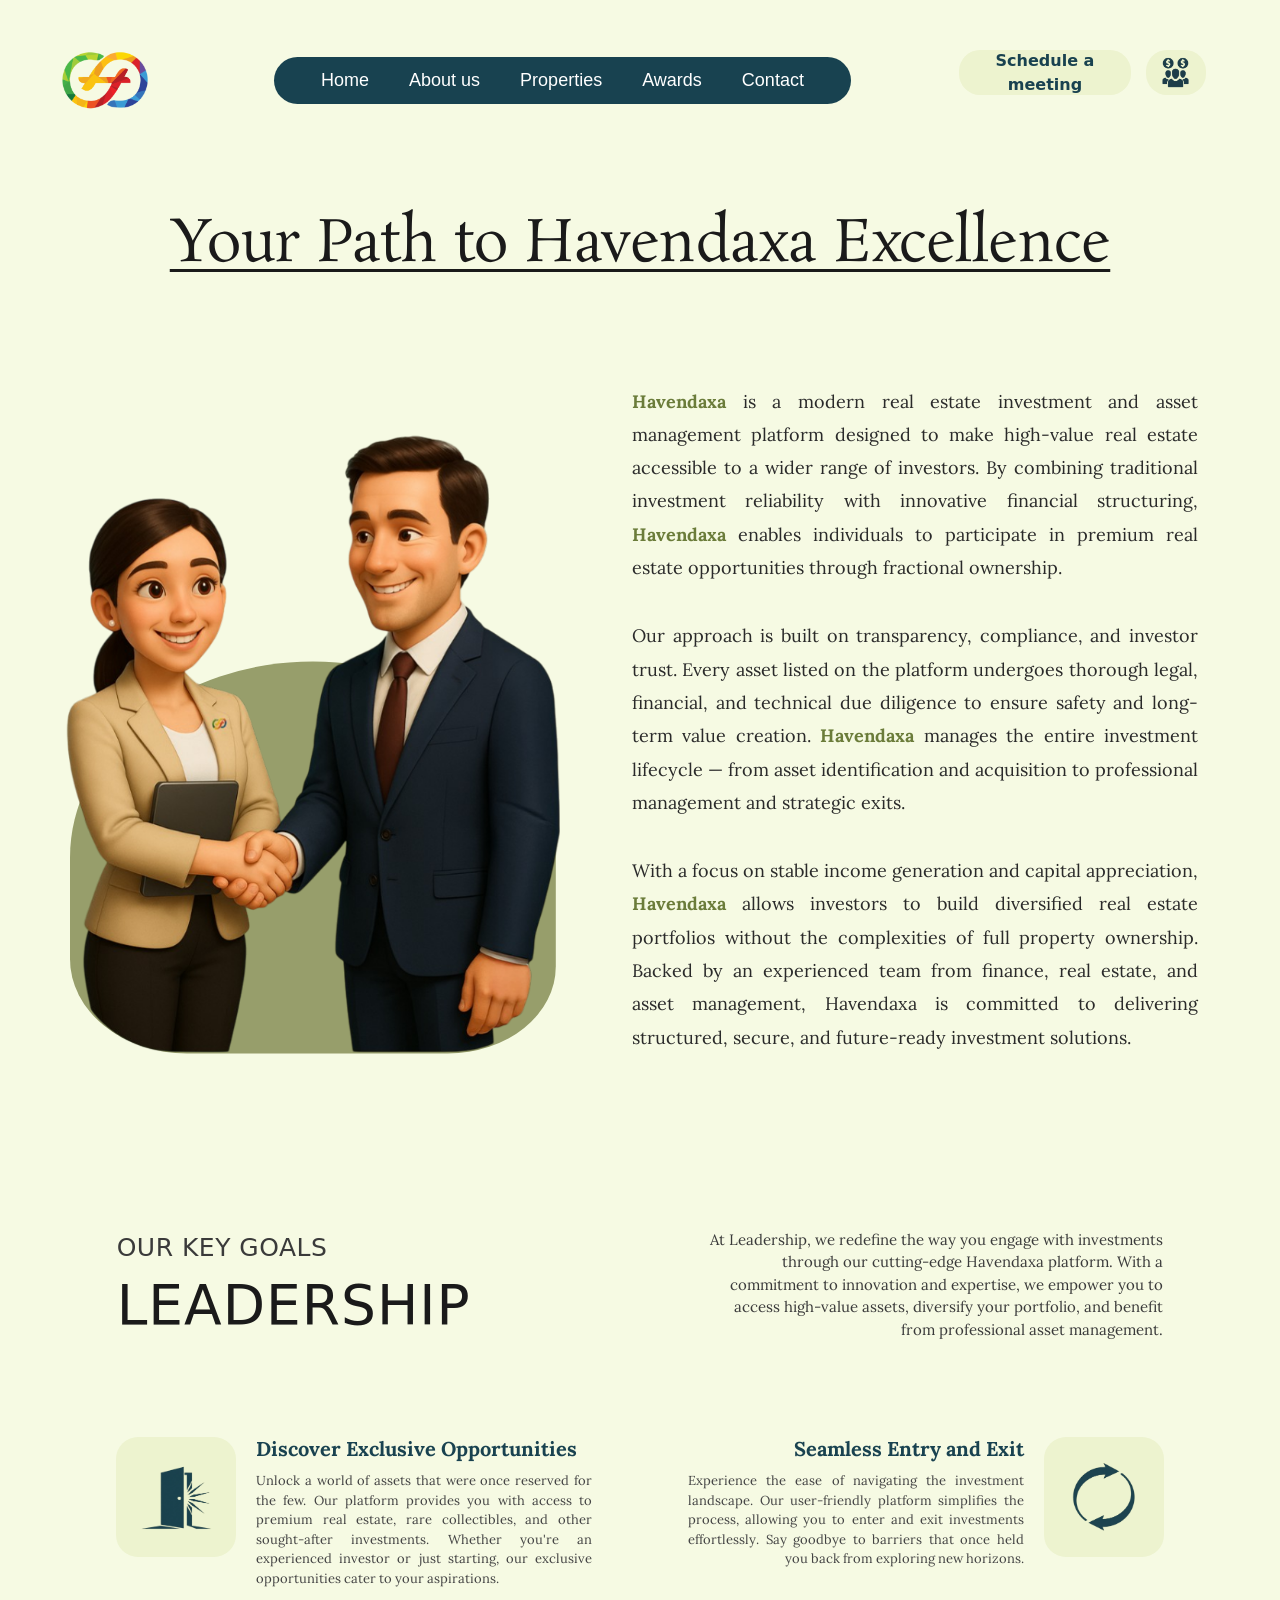
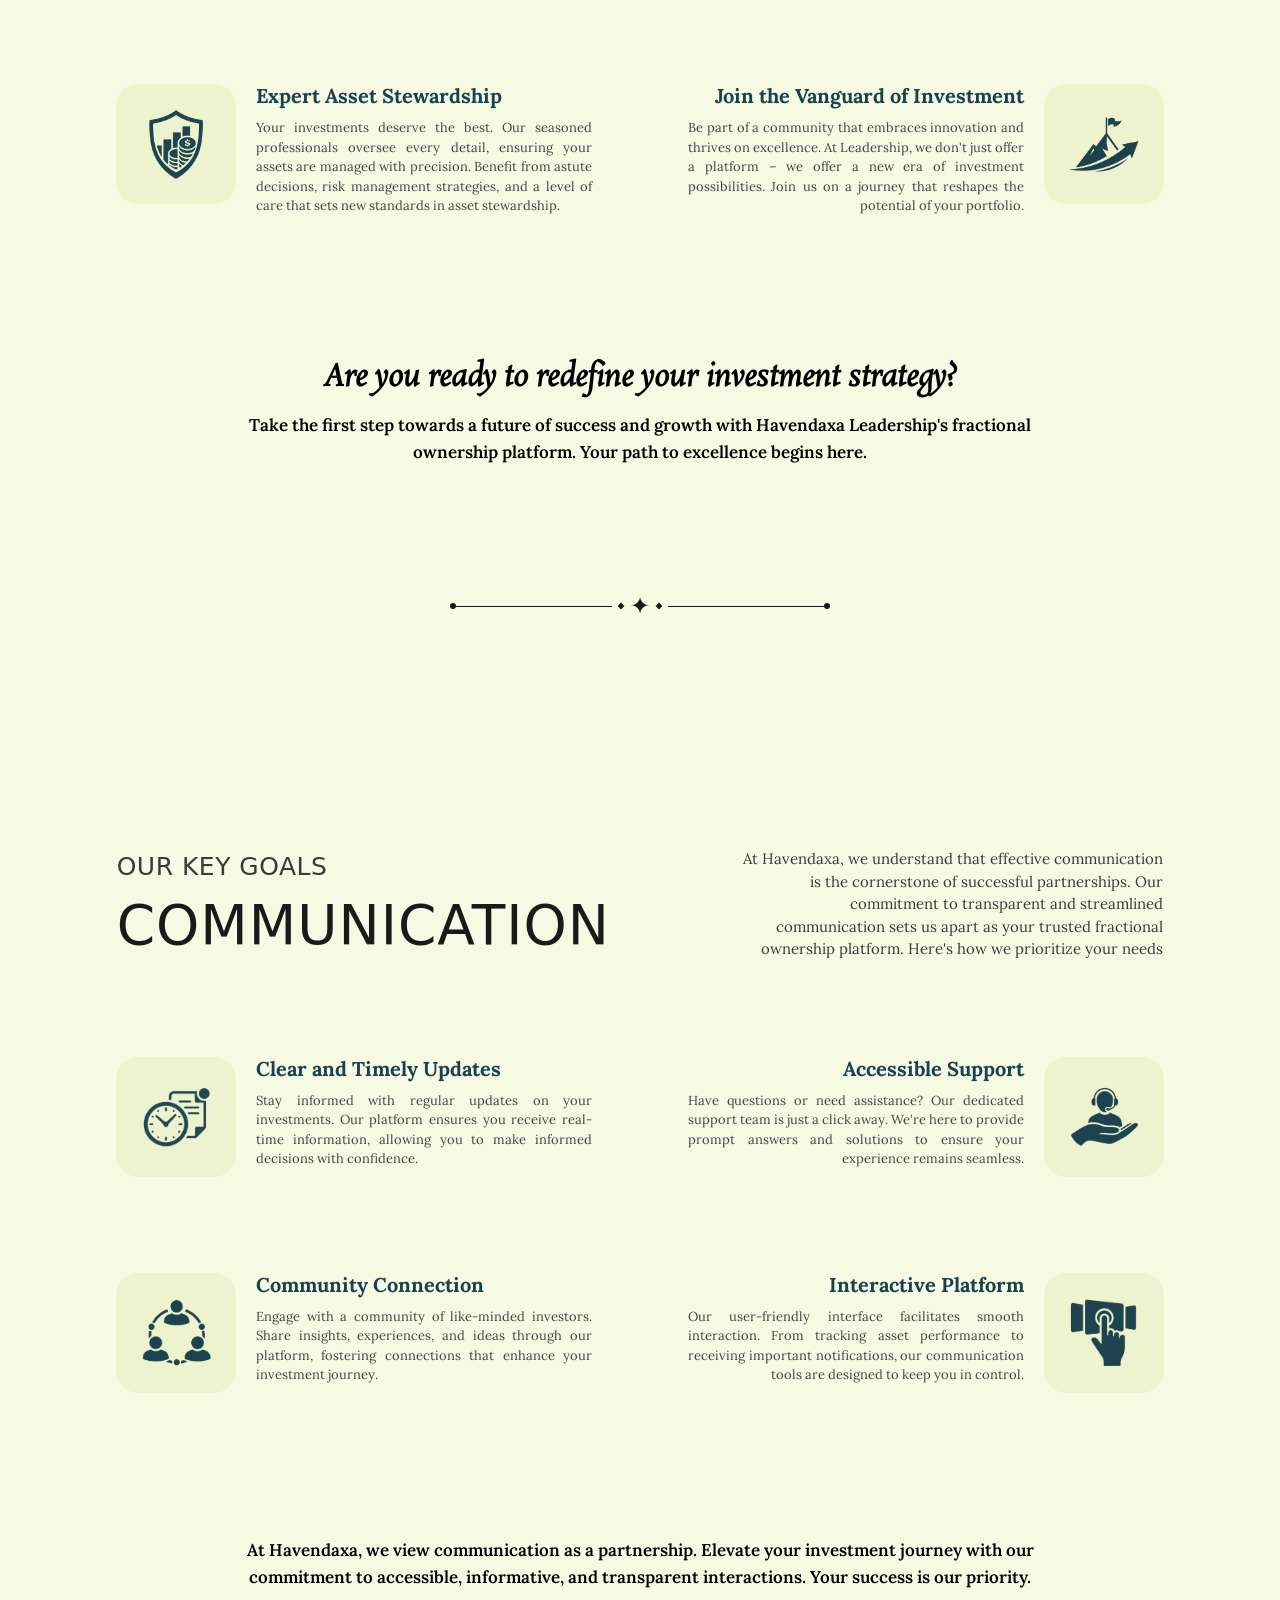
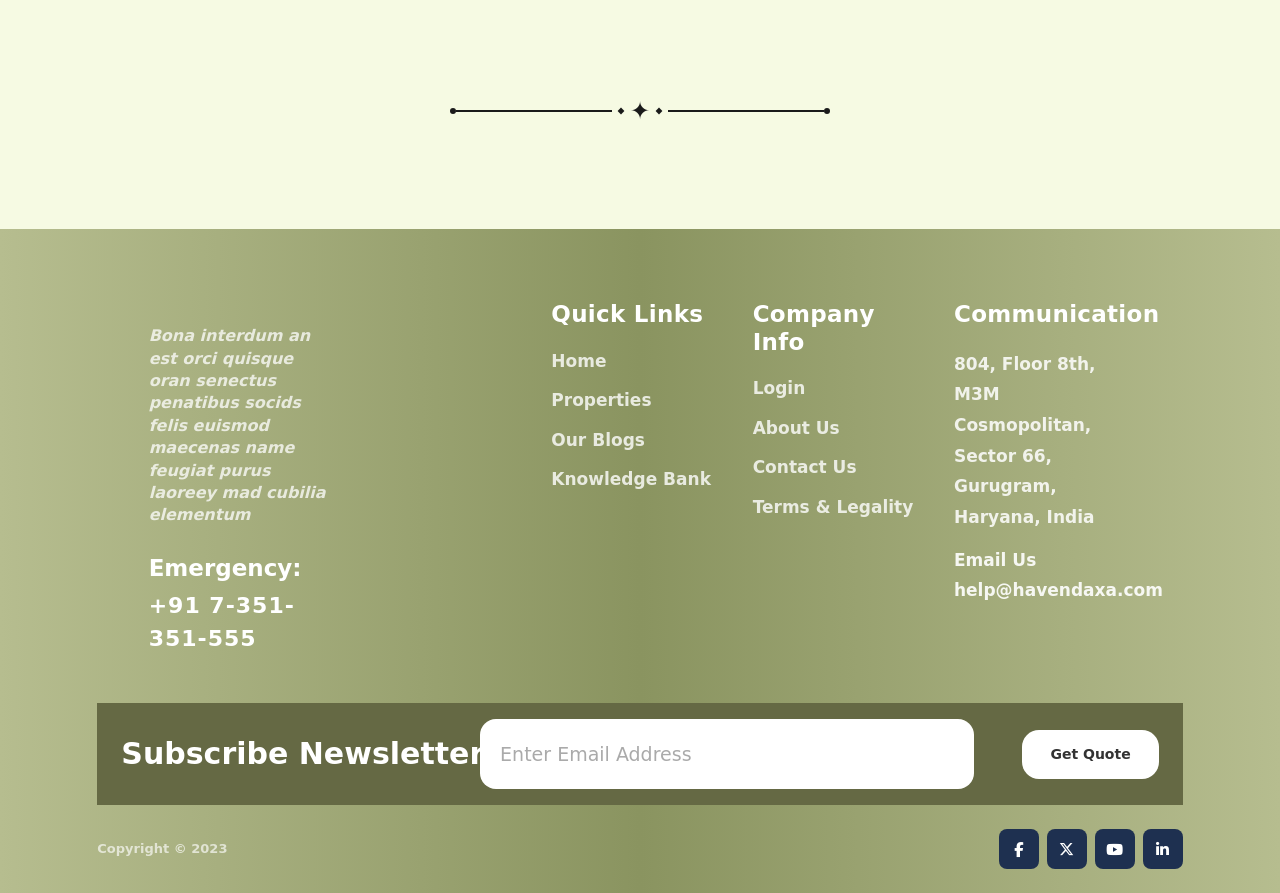
==== pages/about.html @ cadc2574 "Improved Blogs Card Styling on small screen sizes" ====
<!doctype html>
<html lang="en">
  <head>
    <meta charset="UTF-8" />
    <meta name="viewport" content="width=device-width, initial-scale=1.0" />
    <link
      rel="icon"
      href="../assets/images/Havendaxa_logo1.png"
      draggable="false"
      type="image/png" />
    <link rel="preconnect" href="https://fonts.googleapis.com" />
    <link rel="preconnect" href="https://fonts.gstatic.com" crossorigin />
    <link
      href="https://cdnjs.cloudflare.com/ajax/libs/font-awesome/6.5.0/css/all.min.css"
      rel="stylesheet" />
    <link
      href="https://cdn.jsdelivr.net/npm/bootstrap@5.3.8/dist/css/bootstrap.min.css"
      rel="stylesheet"
      integrity="sha384-sRIl4kxILFvY47J16cr9ZwB07vP4J8+LH7qKQnuqkuIAvNWLzeN8tE5YBujZqJLB"
      crossorigin="anonymous" />
    <link
      href="https://fonts.googleapis.com/css2?family=Almendra+Display&family=Bitcount+Grid+Double:wght@100..900&family=Cookie&family=Emilys+Candy&family=MedievalSharp&family=Mystery+Quest&family=Rosarivo:ital@0;1&family=Satisfy&display=swap"
      rel="stylesheet" />
    <link
      href="https://fonts.googleapis.com/css2?family=Lora:ital,wght@0,400;0,600;1,400&display=swap"
      rel="stylesheet" />
    <link rel="stylesheet" href="../assets/css/style.css" />
    <link rel="stylesheet" href="../assets/css/about.css" />
    <title>Team Carousel</title>
  </head>
  <body>
    <div class="navbar navbar-expand-lg navbar-light" id="nav-scroll">
      <!-- Logo LEFT -->
      <div class="logo">
        <img
          src="../assets/images/Havendaxa_logo1.png"
          alt="logo"
          draggable="false" />
      </div>

      <!-- Toggle RIGHT -->
      <button
        class="navbar-toggler border-0 shadow-none ms-auto"
        type="button"
        data-bs-toggle="collapse"
        data-bs-target="#menu">
        <span class="navbar-toggler-icon"></span>
      </button>

      <!-- Menu -->
      <div class="collapse navbar-collapse" id="menu">
        <nav class="menu d-flex mb-3 mb-md-0">
          <a href="../index.html">Home</a>
          <a href="../pages/about.html">About us</a>
          <a href="#">Properties</a>
          <a href="#">Awards</a>
          <a href="#">Contact</a>
        </nav>

        <div class="actions d-flex justify-content-center mb-3 mb-md-3">
          <div class="shd-meeting" id="actions1">Schedule a meeting</div>
          <div class="crdfunding" id="actions2">
            <img
              src="../assets/images/crd-funding.png"
              draggable="false"
              alt="" />
          </div>
        </div>
      </div>
    </div>
    <!-- ── PATH SECTION ── -->
    <section class="path-section">
      <div class="container">
        <!-- Title -->
        <div class="row">
          <div class="col-12 text-center mb-5">
            <h2 class="path-title">Your Path to Havendaxa Excellence</h2>
          </div>
        </div>

        <!-- Main Content -->
        <div class="row align-items-center mt-5">
          <!-- Left: Characters image -->
          <div
            class="col-12 col-md-5 d-flex justify-content-center mb-5 mb-md-0">
            <div class="path-img-wrapper">
              <div class="path-blob"></div>
              <img
                draggable="false"
                src="../assets/images/charimg.png"
                draggable="false"
                alt="Havendaxa Team"
                class="path-characters" />
            </div>
          </div>

          <!-- Right: Text -->
          <div class="col-12 col-md-7">
            <div class="path-text-block">
              <p class="path-para">
                <strong class="path-brand">Havendaxa</strong> is a modern real
                estate investment and asset management platform designed to make
                high-value real estate accessible to a wider range of investors.
                By combining traditional investment reliability with innovative
                financial structuring,
                <strong class="path-brand">Havendaxa</strong> enables
                individuals to participate in premium real estate opportunities
                through fractional ownership.
              </p>

              <p class="path-para">
                Our approach is built on transparency, compliance, and investor
                trust. Every asset listed on the platform undergoes thorough
                legal, financial, and technical due diligence to ensure safety
                and long-term value creation.
                <strong class="path-brand">Havendaxa</strong> manages the entire
                investment lifecycle — from asset identification and acquisition
                to professional management and strategic exits.
              </p>

              <p class="path-para">
                With a focus on stable income generation and capital
                appreciation,
                <strong class="path-brand">Havendaxa</strong> allows investors
                to build diversified real estate portfolios without the
                complexities of full property ownership. Backed by an
                experienced team from finance, real estate, and asset
                management, Havendaxa is committed to delivering structured,
                secure, and future-ready investment solutions.
              </p>
            </div>
          </div>
        </div>
      </div>
    </section>
    <!-- ── LEADERSHIP SECTION ── -->
    <section class="lead-section">
      <div class="container-fluid px-4 px-lg-5">
        <!-- Header Row -->
        <div class="row mb-5 justify-content-center align-items-start">
          <div class="col-12 col-md-4">
            <p class="lead-subtitle text-md-start">OUR KEY GOALS</p>
            <h2 class="lead-title text-md-start">LEADERSHIP</h2>
          </div>
          <div
            class="col-12 col-md-6 offset-md-1 d-flex align-items-center justify-content-end">
            <p class="lead-desc text-md-end col-md-10">
              At Leadership, we redefine the way you engage with investments
              through our cutting-edge Havendaxa platform. With a commitment to
              innovation and expertise, we empower you to access high-value
              assets, diversify your portfolio, and benefit from professional
              asset management.
            </p>
          </div>
        </div>

        <!-- Cards Grid -->
        <div class="row g-5 mt-3 card-grid">
          <!-- Card 1 -->
          <div class="col-12 col-md-6 pe-md-5 mb-5">
            <div class="lead-card">
              <div class="lead-card__icon">
                <img
                  src="../assets/images/door.png"
                  draggable="false"
                  alt="Discover" />
              </div>
              <div class="lead-card__body text-md-start">
                <h5 class="lead-card__title">
                  Discover Exclusive Opportunities
                </h5>
                <p class="lead-card__text">
                  Unlock a world of assets that were once reserved for the few.
                  Our platform provides you with access to premium real estate,
                  rare collectibles, and other sought-after investments. Whether
                  you're an experienced investor or just starting, our exclusive
                  opportunities cater to your aspirations.
                </p>
              </div>
            </div>
          </div>

          <!-- Card 2 -->
          <div class="col-12 col-md-6 ps-md-5 mb-5">
            <div class="lead-card lead-card--right">
              <div class="lead-card__body text-md-end">
                <h5 class="lead-card__title">Seamless Entry and Exit</h5>
                <p class="lead-card__text text-last-end">
                  Experience the ease of navigating the investment landscape.
                  Our user-friendly platform simplifies the process, allowing
                  you to enter and exit investments effortlessly. Say goodbye to
                  barriers that once held you back from exploring new horizons.
                </p>
              </div>
              <div class="lead-card__icon">
                <img
                  src="../assets/images/circular.png"
                  draggable="false"
                  alt="Seamless" />
              </div>
            </div>
          </div>

          <!-- Card 3 -->
          <div class="col-12 col-md-6 pe-md-5 mb-5">
            <div class="lead-card">
              <div class="lead-card__icon">
                <img
                  src="../assets/images/steward.png"
                  draggable="false"
                  alt="Expert" />
              </div>
              <div class="lead-card__body text-md-start">
                <h5 class="lead-card__title">Expert Asset Stewardship</h5>
                <p class="lead-card__text">
                  Your investments deserve the best. Our seasoned professionals
                  oversee every detail, ensuring your assets are managed with
                  precision. Benefit from astute decisions, risk management
                  strategies, and a level of care that sets new standards in
                  asset stewardship.
                </p>
              </div>
            </div>
          </div>

          <!-- Card 4 -->
          <div class="col-12 col-md-6 ps-md-5 mb-5">
            <div class="lead-card lead-card--right">
              <div class="lead-card__body text-md-end">
                <h5 class="lead-card__title">
                  Join the Vanguard of Investment
                </h5>
                <p class="lead-card__text text-last-end">
                  Be part of a community that embraces innovation and thrives on
                  excellence. At Leadership, we don't just offer a platform – we
                  offer a new era of investment possibilities. Join us on a
                  journey that reshapes the potential of your portfolio.
                </p>
              </div>
              <div class="lead-card__icon">
                <img
                  src="../assets/images/vanguard.png"
                  draggable="false"
                  alt="Vanguard" />
              </div>
            </div>
          </div>
        </div>

        <!-- CTA Block -->
        <div class="row mt-5 pt-5">
          <div class="col-12 text-center">
            <h3 class="lead-cta__title">
              Are you ready to redefine your investment strategy?
            </h3>
            <p class="lead-cta__text">
              Take the first step towards a future of success and growth with
              Havendaxa Leadership's fractional ownership platform. Your path to
              excellence begins here.
            </p>
          </div>
        </div>

        <!-- Divider -->
        <div class="row mt-5">
          <div class="col-12 d-flex justify-content-center">
            <div class="lead-divider">
              <span class="lead-divider__dotl"></span>
              <span class="lead-divider__line"></span>
              <span class="lead-divider__sqr"></span>
              <span class="lead-divider__diamond">&#10022;</span>
              <span class="lead-divider__sqr"></span>
              <span class="lead-divider__line"></span>
              <span class="lead-divider__dotr"></span>
            </div>
          </div>
        </div>
      </div>
    </section>
    <!-- ── COMMUNICATION SECTION ── -->
    <section class="comm-section">
      <div class="container-fluid px-4 px-lg-5">
        <div class="row mb-5 justify-content-center align-items-start">
          <div class="col-12 col-md-4">
            <p class="comm-subtitle text-md-start">OUR KEY GOALS</p>
            <h2 class="comm-title text-md-start">COMMUNICATION</h2>
          </div>
          <div
            class="col-12 col-md-6 offset-md-1 d-flex align-items-center justify-content-end">
            <p class="comm-desc text-md-end col-md-9">
              At Havendaxa, we understand that effective communication is the
              cornerstone of successful partnerships. Our commitment to
              transparent and streamlined communication sets us apart as your
              trusted fractional ownership platform. Here's how we prioritize
              your needs
            </p>
          </div>
        </div>

        <div class="row g-5 mt-3 comm-card-grid">
          <div class="col-12 col-md-6 pe-md-5 mb-5">
            <div class="comm-card">
              <div class="comm-card__icon">
                <img
                  src="../assets/images/Watch.png"
                  draggable="false"
                  alt="Updates" />
              </div>
              <div class="comm-card__body text-md-start">
                <h5 class="comm-card__title">Clear and Timely Updates</h5>
                <p class="comm-card__text">
                  Stay informed with regular updates on your investments. Our
                  platform ensures you receive real-time information, allowing
                  you to make informed decisions with confidence.
                </p>
              </div>
            </div>
          </div>

          <div class="col-12 col-md-6 ps-md-5 mb-5">
            <div class="comm-card comm-card--right">
              <div class="comm-card__body text-md-end">
                <h5 class="comm-card__title">Accessible Support</h5>
                <p class="comm-card__text text-last-end">
                  Have questions or need assistance? Our dedicated support team
                  is just a click away. We're here to provide prompt answers and
                  solutions to ensure your experience remains seamless.
                </p>
              </div>
              <div class="comm-card__icon">
                <img
                  src="../assets/images/support.png"
                  draggable="false"
                  alt="Support" />
              </div>
            </div>
          </div>

          <div class="col-12 col-md-6 pe-md-5 mb-5">
            <div class="comm-card">
              <div class="comm-card__icon">
                <img
                  src="../assets/images/Community.png"
                  draggable="false"
                  alt="Community" />
              </div>
              <div class="comm-card__body text-md-start">
                <h5 class="comm-card__title">Community Connection</h5>
                <p class="comm-card__text">
                  Engage with a community of like-minded investors. Share
                  insights, experiences, and ideas through our platform,
                  fostering connections that enhance your investment journey.
                </p>
              </div>
            </div>
          </div>

          <div class="col-12 col-md-6 ps-md-5 mb-5">
            <div class="comm-card comm-card--right">
              <div class="comm-card__body text-md-end">
                <h5 class="comm-card__title">Interactive Platform</h5>
                <p class="comm-card__text text-last-end">
                  Our user-friendly interface facilitates smooth interaction.
                  From tracking asset performance to receiving important
                  notifications, our communication tools are designed to keep
                  you in control.
                </p>
              </div>
              <div class="comm-card__icon">
                <img
                  src="../assets/images/interactive.png"
                  draggable="false"
                  alt="Platform" />
              </div>
            </div>
          </div>
        </div>

        <div class="row mt-5 pt-5">
          <div class="col-12 text-center">
            <p class="comm-cta__text">
              At Havendaxa, we view communication as a partnership. Elevate your
              investment journey with our commitment to accessible, informative,
              and transparent interactions. Your success is our priority.
            </p>
          </div>
        </div>

        <div class="row mt-5">
          <div class="col-12 d-flex justify-content-center">
            <div class="comm-divider">
              <span class="comm-divider__dotl"></span>
              <span class="comm-divider__line"></span>
              <span class="comm-divider__sqr"></span>
              <span class="comm-divider__diamond">&#10022;</span>
              <span class="comm-divider__sqr"></span>
              <span class="comm-divider__line"></span>
              <span class="comm-divider__dotr"></span>
            </div>
          </div>
        </div>
      </div>
    </section>

    <footer class="ftr-section">
      <div class="container-fluid px-4 px-lg-5">
        <!-- Top Row -->
        <div class="row ftr-top py-5 g-4">
          <!-- Col 1 — Brand -->
          <div class="col-12 col-md-6 col-lg-2 text-md-start mt-5 offset-lg-1">
            <p class="ftr-tagline">
              Bona interdum an est orci quisque oran senectus penatibus socids
              felis euismod maecenas name feugiat purus laoreey mad cubilia
              elementum
            </p>
            <div class="ftr-emergency mt-4">
              <p class="ftr-emergency__label">Emergency:</p>
              <p class="ftr-emergency__number">+91 7-351-351-555</p>
            </div>
          </div>

          <!-- Col 2 — Quick Links -->
          <div class="col-6 col-md-3 col-lg-2 offset-lg-2 text-start">
            <h6 class="ftr-col-title">Quick Links</h6>
            <ul class="ftr-links">
              <li><a href="#">Home</a></li>
              <li><a href="#">Properties</a></li>
              <li><a href="./Blogs.html">Our Blogs</a></li>
              <li><a href="#">Knowledge Bank</a></li>
            </ul>
          </div>

          <!-- Col 3 — Company Info -->
          <div class="col-6 col-md-3 col-lg-2 text-start">
            <h6 class="ftr-col-title">Company Info</h6>
            <ul class="ftr-links">
              <li><a href="#">Login</a></li>
              <li><a href="#">About Us</a></li>
              <li><a href="#">Contact Us</a></li>
              <li><a href="#">Terms &amp; Legality</a></li>
            </ul>
          </div>

          <!-- Col 4 — Communication -->
          <div class="col-12 col-md-6 col-lg-2 text-start">
            <h6 class="ftr-col-title">Communication</h6>
            <p class="ftr-address">
              804, Floor 8th, M3M Cosmopolitan,<br />Sector 66, Gurugram,<br />Haryana,
              India
            </p>
            <p class="ftr-email-label mt-3">Email Us</p>
            <p class="ftr-email">help@havendaxa.com</p>
          </div>
        </div>

        <!-- Newsletter Bar -->
        <div
          class="ftr-newsletter d-flex flex-column flex-md-row align-items-center gap-3 gap-md-5 px-4 py-3 mb-4 col-md-11">
          <h5 class="ftr-newsletter__title mb-0">Subscribe Newsletter</h5>
          <input
            type="email"
            class="ftr-newsletter__input"
            placeholder="Enter Email Address" />
          <button class="ftr-newsletter__btn">Get Quote</button>
        </div>

        <!-- Bottom Bar -->
        <div
          class="ftr-bottom d-flex flex-column flex-md-row align-items-center justify-content-between pb-4 gap-3 col-11">
          <p class="ftr-copyright mb-0">Copyright &copy; 2023</p>
          <div class="ftr-socials d-flex gap-2">
            <a href="#" class="ftr-social-btn"
              ><i class="fab fa-facebook-f"></i
            ></a>
            <a href="#" class="ftr-social-btn"
              ><i class="fab fa-x-twitter"></i
            ></a>
            <a href="#" class="ftr-social-btn"
              ><i class="fab fa-youtube"></i
            ></a>
            <a href="#" class="ftr-social-btn"
              ><i class="fab fa-linkedin-in"></i
            ></a>
          </div>
        </div>
      </div>
    </footer>

    <script
      src="https://cdn.jsdelivr.net/npm/@popperjs/core@2.11.8/dist/umd/popper.min.js"
      integrity="sha384-I7E8VVD/ismYTF4hNIPjVp/Zjvgyol6VFvRkX/vR+Vc4jQkC+hVqc2pM8ODewa9r"
      crossorigin="anonymous"></script>
    <script
      src="https://cdn.jsdelivr.net/npm/bootstrap@5.3.8/dist/js/bootstrap.min.js"
      integrity="sha384-G/EV+4j2dNv+tEPo3++6LCgdCROaejBqfUeNjuKAiuXbjrxilcCdDz6ZAVfHWe1Y"
      crossorigin="anonymous"></script>
    <script src="../assets/js/script.js"></script>
  </body>
</html>
---- assets/css/style.css ----
body {
  font-family: Arial;

  text-align: center;
}
@media screen and (max-width: 768px) {
  body {
    overflow-x: hidden;
  }
}
body {
  margin: 0;
  background: #f6fae3;
}
/* Navbar layout */

.navbar {
  margin-top: 30px;
  padding: 20px 20px;
  position: sticky;
  top: 0;
  z-index: 2000;
  background: #f6fae3;
  transition: padding 0.3s ease;
}
.scrolled {
  background: #edf3cf;
  padding: 20px 20px;
}

/* Logo */
.logo img {
  width: 70px;
  scale: 1.25;
}
.logo {
  margin-left: 50px;
}

/* Center pill menu */
.menu {
  background-color: #16404efc;
  padding: 10px 47px;
  border-radius: 50px;
  gap: 73px;
  margin-left: 60px;
}

/* Links */
.menu a {
  color: #fff;
  text-decoration: none;
  font-size: 18px;
  transition: 0.3s;
}

.menu a:hover {
  opacity: 0.7;
}

/* Right circles */
.actions {
  gap: 15px;
}

.circle {
  width: 56px;
  height: 44px;
  background-color: #edf3cf;
  border-radius: 21px;
}
.car-container {
  margin-top: 50px;
  overflow-x: hidden;
}
@media (min-width: 991px) {
  #menu {
    margin-left: 150px;
    display: flex !important;
    align-items: center;
    justify-content: space-around;
  }
}
@media (max-width: 1200px) {
  .menu {
    gap: 30px;
    margin-left: 80px;
  }
  #menu {
    margin-left: 0px;
  }
}
@media (max-width: 1015px) {
  .menu {
    gap: 20px;
    margin-left: 45px;
  }
}
/* ---------------------------------------------------------------------------------------- */
.dream-section {
  background-color: #f6fae3;
}

/* Big Heading */
.dream-title {
  font-family: "Rosarivo", serif;
  font-size: 48px;
  font-weight: 500;
  line-height: 1.2;
  color: #000;
}

.dream-title span {
  color: #163f4e;
}

/* Right Text */
.dream-desc {
  font-size: 16px;
  color: #333;
  max-width: 400px;
  margin: 0 auto;
}

@media (min-width: 992px) {
  .dream-desc {
    margin: 0;
  }
}

/* Button */
.dream-btn {
  background-color: #1b4a57;
  color: #fff;
  padding: 7px 42px;
  border-radius: 50px;
  font-weight: 600;
  text-decoration: none;
  font-family: sans-serif;
}

.dream-btn:hover {
  background-color: #123640;
  color: #fff;
}

/* Responsive tweaks */
@media (max-width: 768px) {
  .dream-title {
    font-size: 32px;
  }

  .dream-desc {
    font-size: 14px;
  }
}

/* ---------------------------------------------------------------------------------------- */
.video-section {
  padding: 40px 70px;
  width: auto;
}
@media (max-width: 500px) {
  .video-section {
    padding: 20px 14px;
  }
}

.video-card {
  position: relative;
  border-radius: 50px;
  width: 100%;
  height: 100%;
}

.video-thumbnail {
  width: 100%;
  height: 100%;
  object-fit: cover;
  border-radius: 50px;
}

.play-btn {
  position: absolute;
  top: 50%;
  left: 50%;
  transform: translate(-50%, -50%);

  border-radius: 50%;
  display: flex;
  justify-content: center;
  align-items: center;
  cursor: pointer;
  transition: 0.3s;
}
.play-btn img {
  width: 100px;
  height: 100px;
}

.play-btn:hover {
  transform: translate(-50%, -50%) scale(1.1);
}

.play-btn i {
  font-size: 30px;
  color: #000;
}

.info-box {
  background: #edf3cf;
  border-radius: 30px;
  margin-top: -72px;
  padding: 31px 45px;
  width: 90%;
  position: relative;
}
.info-box h5 {
  font-size: 27px;
  font-family: system-ui;
  font-weight: 600;
}
.HT {
  width: 40px;
  background-color: #fff;
  border-radius: 50%;
  margin-right: 5px;
}
.fa-circle-check {
  color: #01b802;
  scale: 0.8;
}
.subs {
  font-size: 12px;
}

.watch-btn {
  background: #0b3d3f;
  color: white;
  border-radius: 30px;
  padding: 10px 20px;
  text-decoration: none;
  display: inline-flex;
  align-items: center;
  gap: 10px;
}

.yt-btn {
  background: red;
  color: white;
  border-radius: 50%;
  width: 45px;
  height: 45px;
  display: flex;
  align-items: center;
  justify-content: center;
  text-decoration: none;
}

iframe {
  border-radius: 30px;
}
.video-frame {
  width: 100%;
  height: 526px;
}
@media (max-width: 500px) {
  .video-section {
    padding: 20px 14px;
  }
  .video-thumbnail {
    border-radius: 20px;
    height: 183px;
  }
  .info-box {
    border-radius: 20px;
    padding: 12px 6px;
    margin-top: -50px;
  }
  .info-box h5 {
    font-size: 14px;
  }

  .ht-stats .d1 {
    width: auto;
  }
  .ht-stats .d2 {
    width: 37%;
  }
  .watch-btn {
    padding: 11px 10px;
    font-size: 11px;
  }
  .yt-btn {
    width: 35px;
    height: 35px;
  }
  .video-frame {
    height: 208px;
  }
  .play-btn img {
    scale: 0.7;
  }
}
/* ----------------------------------------------------------------------------------------- * */
/* Perspective gives 3D depth */
.carousel-container {
  width: 100%;
  height: 430px;
  display: flex;
  justify-content: center;
  align-items: center;
  perspective: 620px;
  transform-origin: center center;

  overflow: hidden;
}

.carousel {
  width: 200px;
  height: 250px;
  position: relative;
  transform-style: preserve-3d;
  transition: transform 1s;
  transform-origin: center center;
  margin: 0 auto;
  scale: 1.42;
}

/* Cards positioned in circle */
.card {
  position: absolute;
  width: 200px;
  height: 250px;
  border-radius: 20px;
  overflow: hidden;
  left: 0;
  top: 0;
}

/* Images */
.card img {
  width: 100%;
  height: 100%;
  object-fit: cover;
}

#desc {
  width: 350px;
  margin: 0 auto;
  font-family: "Rosarivo", cursive;
  position: relative;
  top: -20px;
}

#name,
#role {
  font-family: "Rosarivo", cursive;
  font-weight: 400;
  font-style: normal;
}
#name {
  font-weight: 600;
  font-size: 40px;
  margin-bottom: 10px;
}
#role {
  font-size: 20px;
  color: #555;
  margin-bottom: -10px;
  font-style: italic;
}

@media (max-width: 400px) {
  .carousel-container {
    scale: 1.04;
    margin: 0 auto;
  }
  .carousel {
    scale: 1;
  }
  .logo img {
    scale: 1;
  }
  .logo {
    margin-left: 15px;
  }
}

.carousel {
  transition: transform 0.7s ease-in-out;
}
@media (min-width: 1700px) {
  .carousel {
    scale: 1.57;
  }
  .carousel-container {
    height: 500px;
  }
}
@media (min-width: 1920px) {
  .carousel {
    scale: 1.78;
  }
  .carousel-container {
    height: 600px;
  }
}
@media (max-width: 990px) {
  /* Collapse menu container */
  #menu {
    margin-left: 0;
    flex-direction: column;
    align-items: center;
    justify-content: center;
    background: #f6fae3;
    position: absolute;
    top: 100%;
    left: 0;
    width: 100%;
  }

  /* Remove pill style */
  .menu {
    background: none;
    padding: 0;
    border-radius: 0;
    flex-direction: column;
    gap: 20px;
    margin-left: 0;
  }

  /* Links styling */
  .menu a {
    color: #333;
    font-size: 20px;
  }

  /* Hide right circles (like your reference UI) */
  .actions {
    display: none;
  }
  .circle {
    display: none;
  }

  /* Navbar spacing fix */
  .navbar {
    padding: 15px 20px;
    margin-top: 15px;
  }

  /* Logo alignment */
  .logo {
    margin-left: 0;
  }

  /* Make toggler align right */
  .navbar-toggler {
    margin-left: auto;
  }
}

.dots {
  margin-top: 30px;
  margin-bottom: 50px;
  display: flex;
  justify-content: center;
  gap: 10px;
}

.dot {
  width: 10px;
  height: 10px;
  border-radius: 50%;
  background: transparent;
  transition: all 0.4s ease;
  border: 2px solid #00000088;
}

.dot-active {
  background: #000000;
}
/* -------------------------------------------------------------------------------------------- */
.card-sec {
  margin-bottom: 50px;
  height: auto;
  min-height: 1000px;
}
.section-title {
  font-size: 40px;
}
.abt-company {
  font-size: 23px;
}
.card-custom {
  border-radius: 40px;

  border: none;
  padding: 0px;
  cursor: pointer;
  transition: all 0.3s ease;
  height: 100%;
}
.img-outline {
  background-color: #edf3cf; /* outer light border */
  padding: 17px; /* creates the outline thickness */
  border-radius: 40px; /* outer curve */
}

.img-outline img {
  width: 100%;
  height: 260px;
  object-fit: cover;
  border-radius: 30px; /* inner curve */
  display: block;
}
.card-custom img {
  border-radius: 30px;
  width: 100%;
  height: 260px;
}
.card-content {
  padding: 15px 5px;
}
.btn-custom {
  background: #123b44;
  color: #fff;
  border-radius: 25px;
  padding: 8px 20px;
  border: none;
}
.active {
  background: #edf3cf;
}
.main-card {
  display: flex;
  align-items: center;
  justify-content: space-between;
}
.active-card-content {
  padding: 20px 43px;
  transition: all 0.4s ease;
}
.card-custom.active .collapse-content {
  display: block;
}

@media (max-width: 568px) {
  .card-content {
    padding: 20px 25px;
  }
  .active-card-content {
    padding: 20px 25px;
    transition: all 0.4s ease;
  }

  .main-card {
    flex-direction: column;
    gap: 20px;
  }
}
@media (max-width: 768px) {
  .section-title {
    font-size: 28px;
  }
}
.card-col {
  transition:
    flex-basis 0.6s ease,
    max-width 0.6s ease;
}
/* Expanded card */
.card-col.active-col {
  flex: 0 0 50%;
  max-width: 50%;
}

/* Collapsed cards */
.card-col.inactive-col {
  flex: 0 0 25%;
  max-width: 25%;
}

/* On smaller screens reset */
@media (max-width: 992px) {
  .card-col,
  .card-col.active-col,
  .card-col.inactive-col {
    flex: 0 0 100%;
    max-width: 100%;
  }
}

/* ------------------------------------------------------------------------------------ */
.proj-showcase {
  background: linear-gradient(135deg, #9aa56d, #b7bf8e);
  padding: 100px 0;
  overflow: hidden;

  width: 100%;
}

.proj-subtitle {
  color: #ffffffaa;
  letter-spacing: 2px;
}

.proj-title {
  color: white;
  font-size: 42px;
  margin-bottom: 50px;
}

/* SLIDER */
.proj-slider {
  position: relative;
  width: 100%;
  overflow: hidden;
  padding: 2px;
  height: 850px;
  padding-top: 68px;
}

.proj-track {
  display: flex;
  justify-content: center;
  align-items: center;
  gap: 11px;
  transition: transform 0.6s ease;
}

/* CARD BASE */
.proj-card {
  width: 320px;
  height: 540px;
  border-radius: 55px;
  overflow: hidden;
  transition: all 0.5s ease;
  transform: scale(0.8);
}
.right-corner-card {
  margin-left: -40px;
}
.left-corner-card {
  margin-right: -40px;
}
.proj-card img {
  width: 100%;
  height: 100%;
  object-fit: fill;
}

/* CENTER ACTIVE */
.proj-active {
  transform: scale(1);
  opacity: 1;
}
.proj-card,
.screen-bezel {
  overflow: hidden;
  position: relative;
}

.proj-card img,
.hero-image img {
  width: 100%;
  height: 100%;
  object-fit: fill;
  position: absolute;
  top: 0;
  left: 0;
}

/* --------------------------------------------------------------------------------------------------------------------- */
.iphone {
  position: relative;
  width: 340px;
  height: 636px;
  background: linear-gradient(160deg, #1a1a1e 0%, #2c2c2e 40%, #1a1a1e 100%);
  border-radius: 54px;
  box-shadow:
    0 0 0 1.5px #5a5a5e,
    0 0 0 3px #3a3a3c,
    inset 0 0 0 1px rgba(255, 255, 255, 0.08),
    0 40px 100px rgba(0, 0, 0, 0.55),
    0 10px 30px rgba(0, 0, 0, 0.35);
}

.screen-bezel {
  position: absolute;
  top: 9px;
  left: 9px;
  right: 9px;
  bottom: 9px;
  background: #000;
  border-radius: 46px;
  overflow: hidden;
}

/* Dynamic Island */
.dynamic-island {
  position: absolute;
  top: 10px;
  left: 50%;
  transform: translateX(-50%);
  width: 100px;
  height: 28px;
  background: #000;
  border-radius: 20px;
  z-index: 100;
  display: flex;
  align-items: center;
  justify-content: center;
  gap: 10px;
}

.di-camera {
  width: 12px;
  height: 12px;
  background: #1a1a1e;
  border-radius: 50%;
  border: 1.5px solid #2a2a2e;
  display: flex;
  align-items: center;
  justify-content: center;
  position: relative;
  left: 35px;
}

.di-camera::after {
  content: "";
  width: 5px;
  height: 5px;
  background: #0d0d10;
  border-radius: 50%;
}

/* Hero Image */

.hero-image {
  position: absolute;
  top: 0;
  left: 0;
  right: 0;
  bottom: 0; /* full screen */
  z-index: 1;
}

.hero-image img {
  width: 100%;
  height: 100%;
  object-fit: fill;
  object-position: center top;
}

/* Side Buttons */
.btn-power {
  position: absolute;
  right: -4px;
  top: 190px;
  width: 4px;
  height: 82px;
  background: linear-gradient(to right, #3a3a3c, #5a5a5e, #3a3a3c);
  border-radius: 0 5px 5px 0;
  box-shadow: 2px 0 4px rgba(0, 0, 0, 0.4);
}

.btn-vol-up {
  position: absolute;
  left: -4px;
  top: 170px;
  width: 4px;
  height: 56px;
  background: linear-gradient(to left, #3a3a3c, #5a5a5e, #3a3a3c);
  border-radius: 5px 0 0 5px;
  box-shadow: -2px 0 4px rgba(0, 0, 0, 0.4);
}

.btn-vol-down {
  position: absolute;
  left: -4px;
  top: 242px;
  width: 4px;
  height: 56px;
  background: linear-gradient(to left, #3a3a3c, #5a5a5e, #3a3a3c);
  border-radius: 5px 0 0 5px;
  box-shadow: -2px 0 4px rgba(0, 0, 0, 0.4);
}

.btn-action {
  position: absolute;
  left: -4px;
  top: 116px;
  width: 4px;
  height: 26px;
  background: linear-gradient(to left, #3a3a3c, #5a5a5e, #3a3a3c);
  border-radius: 5px 0 0 5px;
  box-shadow: -2px 0 4px rgba(0, 0, 0, 0.4);
}

/* ── LEFT SIDE ── */
.antenna-left-1 {
  position: absolute;
  left: -3px;
  top: 72px;
  width: 6px;
  height: 4px;
  background: #0a0a0c75;

  z-index: 10;
}
.antenna-left-2 {
  position: absolute;
  left: -3px;
  bottom: 72px;

  width: 6px;
  height: 4px;
  background: #0a0a0c75;

  z-index: 10;
}

/* ── RIGHT SIDE ── */
.antenna-right-1 {
  position: absolute;
  right: -3px;
  top: 72px;
  width: 6px;
  height: 4px;
  background: #0a0a0c75;

  z-index: 10;
}
.antenna-right-2 {
  position: absolute;
  right: -3px;
  bottom: 72px;
  width: 6px;
  height: 4px;
  background: #0a0a0c75;

  z-index: 10;
}

/* ── TOP SIDE ── */
.antenna-top-1 {
  position: absolute;
  top: -3px;
  left: 70px;
  width: 4px;
  height: 6px;
  background: #0a0a0c75;

  z-index: 10;
}
.antenna-top-2 {
  position: absolute;
  top: -3px;
  left: 78%;
  width: 4px;
  height: 6px;
  background: #0a0a0c75;

  z-index: 10;
}

/* ── BOTTOM SIDE ── */
.antenna-bottom-1 {
  position: absolute;
  bottom: -3px;
  left: 70px;
  width: 4px;
  height: 6px;
  background: #0a0a0c75;

  z-index: 10;
}
.antenna-bottom-2 {
  position: absolute;
  bottom: -3px;
  left: 78%;
  width: 4px;
  height: 6px;
  background: #0a0a0c75;

  z-index: 10;
}

/* RESPONSIVE */
@media (max-width: 768px) {
  .proj-slider {
    height: 633px;
    padding-top: 40px;
  }

  .proj-track {
    gap: 6px;
    height: 320px;
  }

  /* Scale down the iPhone to fit mobile screen */
  .iphone {
    transform: scale(0.5);
    transform-origin: center center;

    margin-left: -58px;
    margin-right: -58px;
  }

  .proj-card {
    width: 160px;
    height: 300px;
    border-radius: 20px;
    transform: scale(0.85);
  }

  .proj-title {
    font-size: 24px;
  }
}
@media (max-width: 468px) {
  .proj-card {
    display: none;
  }
  .proj-track {
    height: 504px;
  }

  .iphone {
    transform: scale(0.7);
    height: 685px;
  }
}
/* --------------------------------------------------------------------------------------------------------------------- */

/* ── VALUE WE DELIVER SECTION ── */
.vwd-section {
  padding: 95px 50px 80px;
  font-family: system-ui, sans-serif;
}

.vwd-subtitle {
  font-size: 23px;

  text-transform: uppercase;
  color: #000000;
  margin-bottom: 8px;
}

.vwd-title {
  font-size: clamp(32px, 5vw, 52px);
  font-weight: 600;
  color: #1a1a1a;
  letter-spacing: -1px;
  line-height: 1.1;
  margin-bottom: 0;
}

.vwd-desc {
  font-size: 14px;
  color: #555;
  line-height: 1.7;
  text-align: right;
}

/* Cards */
.vwd-card {
  background-color: #edf3cf;
  border-radius: 40px;
  padding: 28px 40px;
  height: 100%;
}

.vwd-card--empty {
  min-height: 200px;
  background-color: #edf3cf;
}

.vwd-card--logo {
  background-color: #edf3cf;
  min-height: 140px;
  border-radius: 40px;
}

.vwd-card__title {
  font-size: 17px;
  font-weight: 700;
  color: #1a1a1a;
  margin-bottom: 12px;
}

.vwd-card__text {
  font-size: 14.5px;
  color: #444;
  line-height: 1.75;
  margin-bottom: 0;
  text-align: justify;
}

.vwd-logo-img {
  width: 70px;
  height: 70px;
  object-fit: contain;
}

/* Character image */
.vwd-character-wrap {
  position: relative;
  height: 100%;
  min-height: 360px;
  border-radius: 40px;

  background-color: #979e6b;
  top: 167px;
}

.vwd-character-img {
  position: absolute;
  bottom: 0;
  left: 50%;
  transform: translateX(-50%);
  height: 155%;
  object-fit: contain;
}

/* Responsive */
@media (max-width: 768px) {
  .vwd-desc {
    text-align: left;
  }

  .vwd-section {
    padding: 40px 0 50px;
  }

  .vwd-card {
    padding: 20px;
  }
}
/* ////////////////////////////////////////Footer///////////////////////////////////////////////////////////////////////////////////// */

/* ── FOOTER ── */
.ftr-section {
  background: linear-gradient(90deg, #b6bd8f, #8a9460, #b6bd8f);
  color: #fff;
  font-family: system-ui, serif;
  font-weight: 700;
}

/* Top divider line */

/* Tagline */
.ftr-tagline {
  font-style: italic;
  font-size: 16px;
  color: rgba(255, 255, 255, 0.75);
  line-height: 1.4;
  margin-bottom: 0;
}

/* Emergency */
.ftr-emergency__label {
  font-size: 23px;
  color: rgb(255, 255, 255);
  margin-bottom: 4px;
}

.ftr-emergency__number {
  font-size: 22px;
  font-weight: 700;
  color: #fff;
  letter-spacing: 1px;
  margin-bottom: 0;
}

/* Column titles */
.ftr-col-title {
  font-size: 23px;
  font-weight: 700;
  color: #fff;
  margin-bottom: 20px;
  letter-spacing: 0.3px;
}

/* Links */
.ftr-links {
  list-style: none;
  padding: 0;
  margin: 0;
}

.ftr-links li {
  margin-bottom: 14px;
}

.ftr-links a {
  color: rgba(255, 255, 255, 0.8);
  text-decoration: none;
  font-size: 17px;
  transition: color 0.2s ease;
}

.ftr-links a:hover {
  color: #fff;
}

/* Address & email */
.ftr-address {
  font-size: 17px;
  color: rgba(255, 255, 255, 0.85);
  line-height: 1.8;
  margin-bottom: 0;
}

.ftr-email-label {
  font-size: 17px;
  color: rgba(255, 255, 255, 0.9);
  margin-bottom: 4px;
}

.ftr-email {
  font-size: 17px;
  color: rgba(255, 255, 255, 0.9);
  margin-bottom: 0;
}

/* Newsletter bar */
.ftr-newsletter {
  background-color: #656944;

  margin: 0 auto;
}

.ftr-newsletter__title {
  font-size: 30px;
  font-weight: 700;
  color: #fff;
  white-space: nowrap;
  min-width: 220px;
}

.ftr-newsletter__input {
  background: #fff;
  border: none;
  border-radius: 16px;
  padding: 14px 20px;
  font-size: 19px;
  color: #333;
  outline: none;
  width: 55%;
  height: 70px;
}

.ftr-newsletter__input::placeholder {
  color: #aaa;
}

.ftr-newsletter__btn {
  background: #fff;
  color: #333;
  border: none;
  border-radius: 17px;
  padding: 14px 28px;
  font-size: 14px;
  font-weight: 600;
  white-space: nowrap;
  cursor: pointer;
}

.ftr-newsletter__btn:hover {
  background: #f0f0f0;
}

/* Bottom bar */
.ftr-bottom {
  margin: 0 auto;
}

.ftr-copyright {
  font-size: 13px;
  color: rgba(255, 255, 255, 0.65);
}

/* Social buttons */
.ftr-social-btn {
  width: 40px;
  height: 40px;
  background-color: #1e3050;
  border-radius: 8px;
  display: flex;
  align-items: center;
  justify-content: center;
  color: #fff;
  font-size: 15px;
  text-decoration: none;
}

.ftr-social-btn:hover {
  background-color: #2a4570;
  color: #fff;
  transform: translateY(-2px);
}

/* Responsive */
@media (max-width: 576px) {
  .ftr-emergency__number {
    font-size: 18px;
  }

  .ftr-newsletter__title {
    font-size: 25px;
    min-width: unset;
    text-align: center;
  }

  .ftr-newsletter {
    text-align: center;
    border-radius: 20px;
  }

  .ftr-bottom {
    text-align: center;
  }
  .ftr-newsletter__input {
    width: 100%;
    height: 50px;
  }
  .vwd-card__text {
    line-height: 1.5;
  }
}
/* ---------------------------------------------------FAQ------------------------------------- */

/* ── FAQ SECTION ── */
.faq-section {
  padding: 70px 30px 175px;
  font-family: system-ui, serif;
  overflow: visible;
}

.faq-subtitle {
  font-size: 24px;
  letter-spacing: 1px;
  text-transform: uppercase;
  color: #000000;
  margin-bottom: 6px;
}

.faq-title {
  font-size: clamp(36px, 6vw, 64px);
  font-weight: 400;
  color: #1a1a1a;
  letter-spacing: -1px;
  margin-bottom: 0;
}

.faq-desc {
  font-size: 18px;
  color: #666;
  line-height: 1.74;
  text-align: right;
  width: 363px;
}

/* ── CARDS WRAPPER ── */
.faq-cards-wrapper {
  overflow: visible;
  margin: 0;
}

/* Give the row overflow visible so cards can escape */
.faq-cards-wrapper .row {
  overflow: visible;
}

/* ── BASE CARD ── */
.faq-card {
  border-radius: 50px;
  overflow: hidden;
  position: relative;
  transition:
    transform 0.35s cubic-bezier(0.34, 1.56, 0.64, 1),
    box-shadow 0.35s ease;
}

/* Image-only cards */
.faq-card--img {
  height: 540px;
  scale: 0.9;
  transition: all 0.55s ease;
  transform-origin: center center;
}

.faq-card__img {
  width: 100%;
  height: 100%;
  object-fit: cover;
  display: block;
  transition: height 0.5s ease;
}

/* Hide body by default */
.faq-card__body {
  display: none;
  padding: 35px 20px 15px;
  background-color: #edf3cf;
}

.faq-watch-btn {
  background: #fff;
  border: 1.5px solid #ddd;
  border-radius: 15px;

  font-size: 16px;
  font-weight: 700;
  color: #333;
  cursor: pointer;
}
.faq-plus-btn {
  background: #16404e;
  border: none;
  border-radius: 15px;
  width: 90px;
  height: 46px;
  font-size: 28px;
  color: #fff;
  cursor: pointer;
  display: flex;
  justify-content: center;

  flex-shrink: 0;
  font-weight: 900;
}
.faq-card__body {
  padding: 35px 20px;
  background-color: #edf3cf;
  padding-top: 20px;
}
.faq-card__body-text {
  font-size: 14px;
  color: #555;
  line-height: 1.3;
  margin-bottom: 14px;
}
.faq-card__body-title {
  font-size: 20px;
  font-weight: 600;
  color: #1a1a1a;
  margin-bottom: 8px;
}
/* On hover: pop card up, scale it larger to overlap neighbors */
.faq-card--img:hover {
  transform: scale(1.22);
  transform-origin: center center;
  z-index: 20;

  box-shadow: 0 32px 80px rgba(0, 0, 0, 0.455);
}

.faq-card--img:hover .faq-card__img {
  height: 47%;
}

.faq-card--img:hover .faq-card__body {
  display: block;
}
/* ── RESPONSIVE ── */

@media (max-width: 767px) {
  .faq-cards-wrapper .row > div {
    width: 100% !important;
    flex: 0 0 100% !important;
    max-width: 100% !important;
  }

  .faq-card--img {
    scale: 0.85;
  }
  .faq-card--img:hover .faq-card__img {
    height: 45%;
  }
  .faq-card__body-text {
    font-size: 13px;
  }

  .faq-desc {
    width: auto;
    text-align: center;
    margin-top: 10px;
  }

  .faq-section {
    padding: 40px 16px 60px;
  }
  .ftr-section {
    background: linear-gradient(180deg, #959b70, #8a9460, #b6bd8f);
  }
}
---- assets/css/about.css ----
.crdfunding {
  width: 60px;
  height: 45px;

  background-color: #edf3cf;
  border-radius: 21px;
}
.crdfunding img {
  width: 33px;
  margin-top: 6px;
  height: 33px;

  filter: invert(20%) sepia(40%) saturate(500%) hue-rotate(150deg);
}

.shd-meeting {
  width: 172px;
  height: 45px;
  background-color: #edf3cf;
  border-radius: 21px;
  display: flex;

  justify-content: center;
  align-items: center;
  font-weight: 700;
  color: #16404efc;
  font-family: system-ui;
}

/* ── PATH SECTION ── */
.path-section {
  background-color: #f6fae3;

  padding: 80px 20px 60px;
  font-family: Georgia, "Times New Roman", serif;
}

/* Title */
.path-title {
  font-family: "Rosarivo", serif;
  font-size: 58px;
  font-weight: 500;
  color: #1a1a1a;
  text-decoration: underline;
  text-decoration-thickness: 3px; /* controls "height" */
  text-underline-offset: 8px;
  letter-spacing: -0.5px;
}

/* Image wrapper — positions blob behind characters */
.path-img-wrapper {
  position: relative;
  width: 420px;
  max-width: 100%;
  display: flex;
  justify-content: center;
  align-items: flex-end;
  scale: 1.4;
}

/* The green blob behind */
.path-blob {
  position: absolute;
  bottom: 18px;
  left: 9.5%;

  width: 347px;
  height: 280px;
  background-color: #979e6b;
  border-radius: 840% 840% 373% 404%;
  z-index: 0;
}

/* Character image on top of blob */
.path-characters {
  position: relative;
  z-index: 1;
  width: 100%;
  max-width: 420px;
  object-fit: contain;
  display: block;
}

/* Text block */
.path-text-block {
  padding-left: 75px;
}

.actions-scrolled {
  background: #f6fae3;
}

.path-para {
  font-size: 18px;
  color: #2a2a2a;
  line-height: 1.85;
  text-align: justify;
  margin-bottom: 35px;
  font-family: "Lora", serif;
}

/* Brand name highlight */
.path-brand {
  color: #6b7c3a;
  font-weight: 700;
}

/* Decorative divider */
.path-divider {
  display: flex;
  align-items: center;
  gap: 10px;
  width: 300px;
}

.path-divider__line {
  flex: 1;
  height: 1.5px;
  background-color: #555;
  display: block;
}

.path-divider__diamond {
  font-size: 14px;
  color: #444;
  line-height: 1;
}

.text-justify-right-last {
  text-align: justify;
  text-align-last: right;
}
/* ── RESPONSIVE ── */
@media (max-width: 767px) {
  .path-section {
    padding: 50px 16px 40px;
  }

  .path-img-wrapper {
    width: 300px;
  }

  .path-blob {
    width: 220px;
    height: 220px;
  }

  .path-text-block {
    padding-left: 0;
  }

  .path-title {
    font-size: 31px;
    text-decoration: none;
  }
}

@media (max-width: 400px) {
  .path-img-wrapper {
    width: 260px;
    margin-bottom: 50px;
  }

  .path-blob {
    width: 214px;
    height: 173px;
    margin-bottom: -6px;
  }
}

@media (max-width: 1300px) {
  .menu {
    gap: 40px;
    margin-left: 80px;
  }
  #menu {
    margin-left: 0px;
  }
}
@media (max-width: 1140px) {
  .menu {
    gap: 30px;
    margin-left: 46px;
  }
  #menu {
    margin-left: 0px;
  }
}

@media (max-width: 1200px) {
  .path-img-wrapper {
    width: 260px;
    margin-bottom: 50px;
    scale: 2;
  }

  .path-blob {
    width: 214px;
    height: 173px;
    margin-bottom: -6px;
  }
}
@media (max-width: 995px) {
  .path-img-wrapper {
    width: 260px;
    margin-bottom: 50px;
    scale: 1.7;
    right: 5%;
  }

  .path-blob {
    width: 214px;
    height: 173px;
    margin-bottom: -6px;
  }
}
@media (max-width: 892px) {
  .path-img-wrapper {
    width: 260px;
    margin-bottom: 50px;
    scale: 1.5;
    right: 1%;
  }

  .path-blob {
    width: 214px;
    height: 173px;
    margin-bottom: -6px;
  }
}
/* ------------------------------------------------------------------------------------------------- */
/* ── LEADERSHIP SECTION ── */
.lead-section {
  padding: 80px 20px 70px;
  font-family: "Lora", Georgia, serif;
}

/* Header */
.lead-subtitle {
  font-size: clamp(22px, 3vw, 25px);

  font-weight: 400;
  letter-spacing: 0.5px;
  text-transform: uppercase;
  color: #3a3a3a;
  font-family: system-ui, sans-serif;
  margin-bottom: 12px;
}

.lead-title {
  font-size: clamp(40px, 7vw, 55px);

  font-weight: 400;
  color: #1a1a1a;
  letter-spacing: 1px;
  line-height: 1;
  font-family: system-ui, sans-serif;
}

.lead-desc {
  font-size: clamp(13px, 1.3vw, 15px);
  color: #3a3a3a;

  text-align: justify;
  margin-bottom: 0;
}

/* ── CARDS ── */

.card-grid {
  padding-inline: 48px;
}
.lead-card {
  display: flex;
  align-items: flex-start;
  gap: 20px;
}

/* Right-aligned cards flip the order on desktop */
.lead-card--right {
  flex-direction: row; /* icon on right — handled by HTML order */
}

/* Icon box */
.lead-card__icon {
  flex-shrink: 0;
  width: 120px;
  height: 120px;
  background-color: #edf3cf;
  border-radius: 22px;
  display: flex;
  align-items: center;
  justify-content: center;
  overflow: hidden;
}

.lead-card__icon img {
  width: 72px;
  height: 72px;
  object-fit: contain;
}

.lead-card__body {
  flex: 1;
}

.lead-card__title {
  font-size: 20px;
  font-weight: 700;
  color: #16404efc;
  margin-bottom: 10px;
  font-family: "Lora", serif;
}

.lead-card__text {
  font-size: 13px;
  color: #444;

  text-align: justify;
  margin-bottom: 0;
}

/* ── CTA BLOCK ── */
.lead-cta__title {
  font-size: clamp(20px, 3vw, 30px);
  color: #000000;
  font-family: "Rosarivo", serif;

  font-style: italic;
  font-weight: 600;
  margin-bottom: 16px;
}

.lead-cta__text {
  font-size: 17px;
  color: #000000;
  line-height: 1.6;
  text-align: center;
  max-width: 852px;
  font-weight: 600;
  margin: 0 auto;
}

/* DIVIDER */
.lead-divider {
  display: flex;
  align-items: center;
  gap: 6px;
  width: 380px; /* wider to match image 1 */
  margin: 80px 0;
}

.lead-divider__line {
  flex: 1;
  height: 1.6px;
  background-color: #1a1a1a; /* darker, matches image 1 */
  display: block;
}

.lead-divider__dotl {
  width: 6px;
  height: 6px;
  border-radius: 50%;
  background-color: #1a1a1a;
  display: block;
  flex-shrink: 0;
  margin-right: -6px;
}
.lead-divider__dotr {
  width: 6px;
  height: 6px;
  border-radius: 50%;
  background-color: #1a1a1a;
  display: block;
  flex-shrink: 0;
  margin-left: -6px;
}
.lead-divider__sqr {
  width: 6px;
  height: 6px;
  transform: rotate(45deg);
  scale: 0.8;

  background-color: #1a1a1a;
  display: block;
  flex-shrink: 0;
}
.lead-divider__diamond {
  font-size: 24px; /* bigger than before */
  color: #1a1a1a;
  line-height: 1;
  flex-shrink: 0;
}

.text-last-end {
  text-align: justify;
  text-align-last: right;
}
/* ── RESPONSIVE ── */
@media (max-width: 767px) {
  .lead-section {
    padding: 50px 16px 50px;
  }

  .card-grid {
    padding-inline: 0;
  }

  /* Stack icon above text, centered */
  .lead-card,
  .lead-card--right {
    flex-direction: column;
    align-items: center;
    text-align: center;
  }

  /* Force icon first for right-aligned cards (icon was second in HTML) */
  .lead-card--right .lead-card__icon {
    order: -1;
  }

  .lead-card__body,
  .lead-card--right .lead-card__body {
    text-align: center !important;
    width: 100%;
  }

  .text-last-end {
    text-align: center !important;
    text-align-last: center !important;
  }

  .lead-card__title {
    text-align: center;
  }

  .lead-card__icon {
    width: 100px;
    height: 100px;
    border-radius: 18px;
  }

  .lead-card__icon img {
    width: 58px;
    height: 58px;
  }

  .lead-desc {
    text-align: center;
    margin-top: 16px;
  }

  .lead-subtitle,
  .lead-title {
    text-align: center !important;
  }
  .lead-title {
    margin-bottom: 22px;
  }
  .lead-cta__title {
    font-size: 23px;
  }

  .lead-cta__text {
    text-align: center;
    font-size: 14px;
  }

  .lead-divider {
    width: 260px;
  }
  .path-para {
    font-size: 16px;
  }
}
/* --------------------------------------COMMUNICATION------------------------------------------------------------------- */
/* ── COMMUNICATION SECTION ── */
.comm-section {
  padding: 80px 20px 70px;
  font-family: "Lora", Georgia, serif;
}

.comm-subtitle {
  font-size: clamp(22px, 3vw, 25px);
  font-weight: 400;
  letter-spacing: 0.5px;
  text-transform: uppercase;
  color: #3a3a3a;
  font-family: system-ui, sans-serif;
  margin-bottom: 12px;
}

.comm-title {
  font-size: clamp(37px, 7vw, 55px);
  font-weight: 400;
  color: #1a1a1a;
  letter-spacing: 1px;
  line-height: 1;
  font-family: system-ui, sans-serif;
}

.comm-desc {
  font-size: clamp(13px, 1.3vw, 15px);
  color: #3a3a3a;
  text-align: justify;
  margin-bottom: 0;
}

/* ── CARDS ── */
.comm-card-grid {
  padding-inline: 48px;
}

.comm-card {
  display: flex;
  align-items: flex-start;
  gap: 20px;
}

.comm-card--right {
  flex-direction: row;
}

.comm-card__icon {
  flex-shrink: 0;
  width: 120px;
  height: 120px;
  background-color: #edf3cf;
  border-radius: 22px;
  display: flex;
  align-items: center;
  justify-content: center;
  overflow: hidden;
}

.comm-card__icon img {
  width: 72px;
  height: 72px;
  object-fit: contain;
}

.comm-card__body {
  flex: 1;
}

.comm-card__title {
  font-size: 20px;
  font-weight: 700;
  color: #16404efc;
  margin-bottom: 10px;
  font-family: "Lora", serif;
}

.comm-card__text {
  font-size: 13px;
  color: #444;
  text-align: justify;
  margin-bottom: 0;
}

/* ── CTA BLOCK ── */
.comm-cta__title {
  font-size: clamp(20px, 3vw, 30px);
  color: #1a2e2a;
  font-family: "Rosarivo", serif;
  font-style: italic;
  font-weight: 500;
  margin-bottom: 16px;
}

.comm-cta__text {
  font-size: 17px;
  color: #000000;
  line-height: 1.6;
  text-align: center;
  max-width: 852px;
  margin: 0 auto;
  font-weight: 600;
}

/* ── DIVIDER ── */
.comm-divider {
  display: flex;
  align-items: center;
  gap: 6px;
  width: 380px;
  margin: 60px 0;
}

.comm-divider__line {
  flex: 1;
  height: 1.6px;
  background-color: #1a1a1a;
  display: block;
}

.comm-divider__dotl {
  width: 6px;
  height: 6px;
  border-radius: 50%;
  background-color: #1a1a1a;
  display: block;
  flex-shrink: 0;
  margin-right: -6px;
}

.comm-divider__dotr {
  width: 6px;
  height: 6px;
  border-radius: 50%;
  background-color: #1a1a1a;
  display: block;
  flex-shrink: 0;
  margin-left: -6px;
}

.comm-divider__sqr {
  width: 6px;
  height: 6px;
  transform: rotate(45deg);
  scale: 0.8;
  background-color: #1a1a1a;
  display: block;
  flex-shrink: 0;
}

.comm-divider__diamond {
  font-size: 24px;
  color: #1a1a1a;
  line-height: 1;
  flex-shrink: 0;
}

/* ── RESPONSIVE ── */
@media (max-width: 767px) {
  .comm-section {
    padding: 50px 16px 50px;
  }

  .comm-card-grid {
    padding-inline: 0;
  }

  /* Stack icon above text, centered */
  .comm-card,
  .comm-card--right {
    flex-direction: column;
    align-items: center;
    text-align: center;
  }

  /* Force icon first for right-aligned cards */
  .comm-card--right .comm-card__icon {
    order: -1;
  }

  .comm-card__body,
  .comm-card--right .comm-card__body {
    text-align: center !important;
    width: 100%;
  }

  .text-last-end {
    text-align: center !important;
    text-align-last: center !important;
  }

  .comm-card__title {
    text-align: center;
  }

  .comm-card__icon {
    width: 100px;
    height: 100px;
    border-radius: 18px;
  }

  .comm-card__icon img {
    width: 58px;
    height: 58px;
  }

  .comm-desc {
    text-align: center;
    margin-top: 16px;
  }

  .comm-subtitle,
  .comm-title {
    text-align: center !important;
  }
  .comm-title {
    margin-bottom: 22px;
  }

  .comm-cta__text {
    text-align: center;
  }

  .comm-divider {
    width: 260px;
  }
}
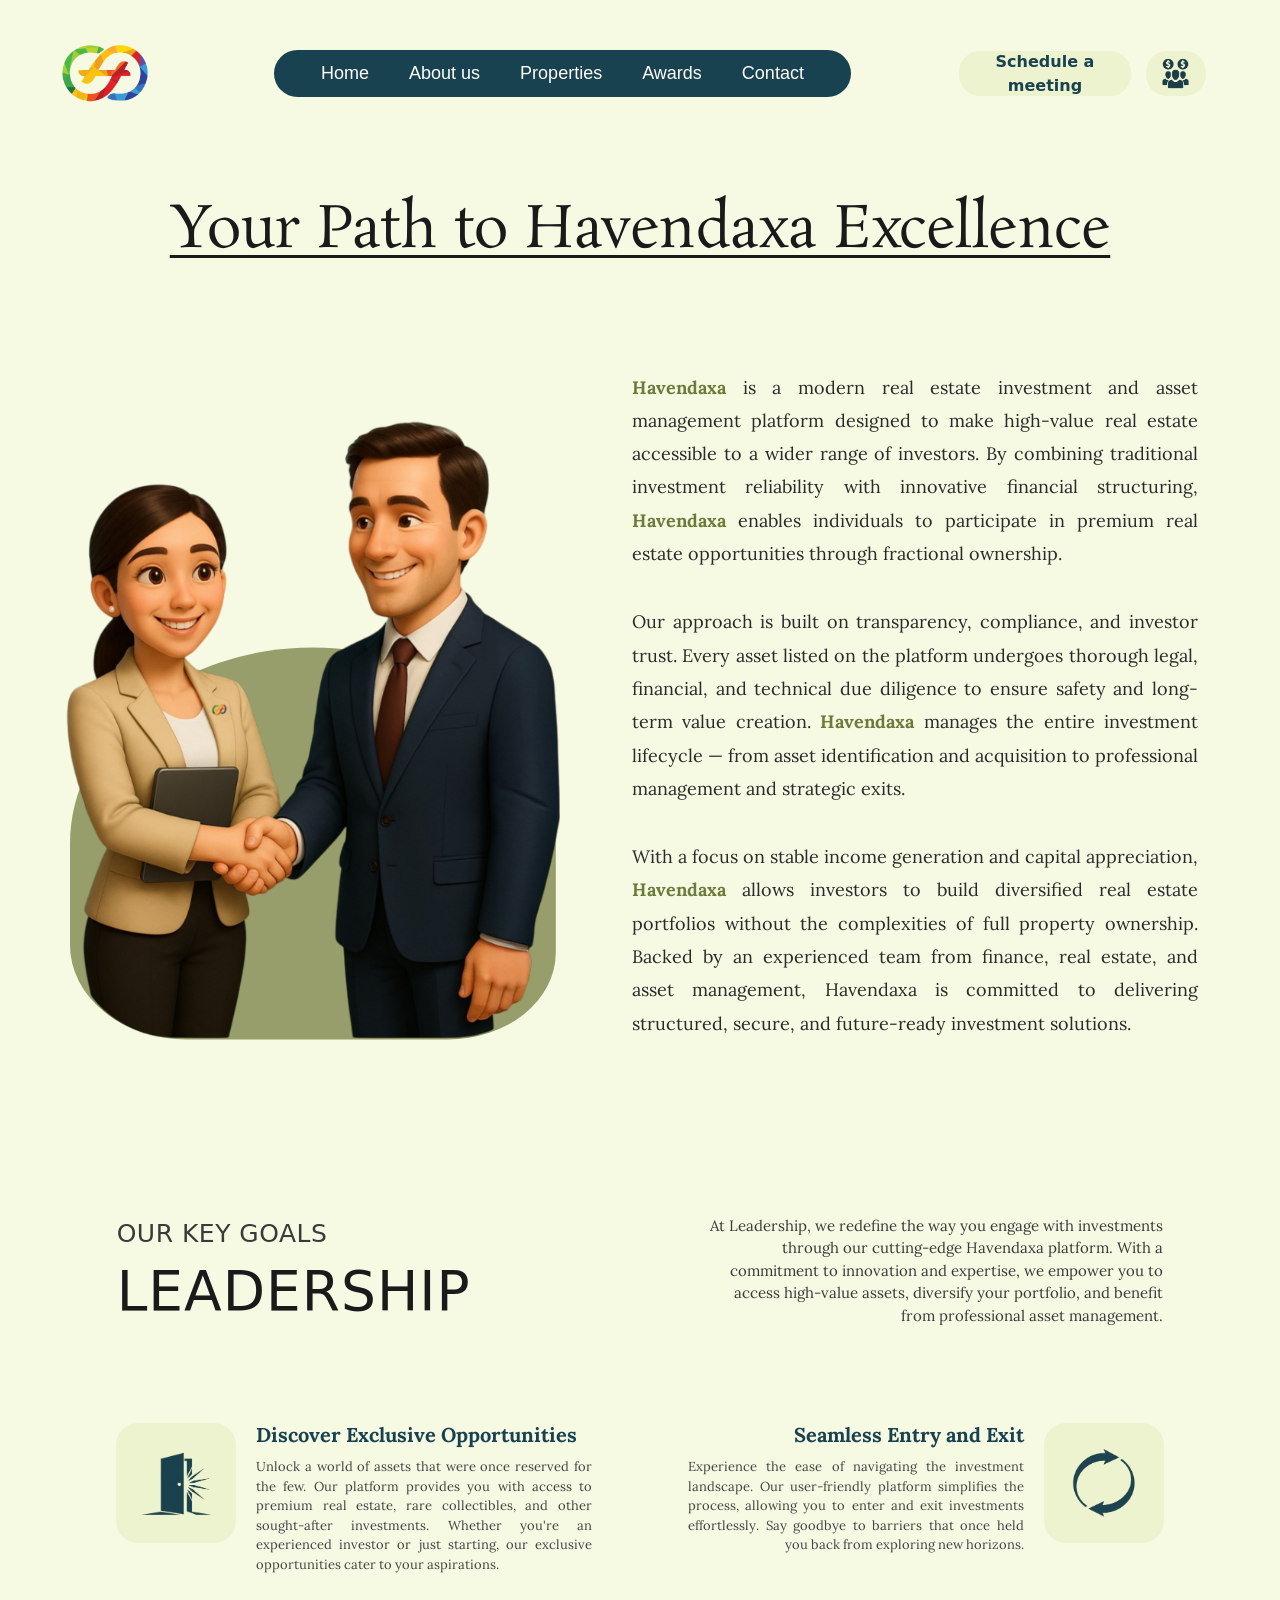
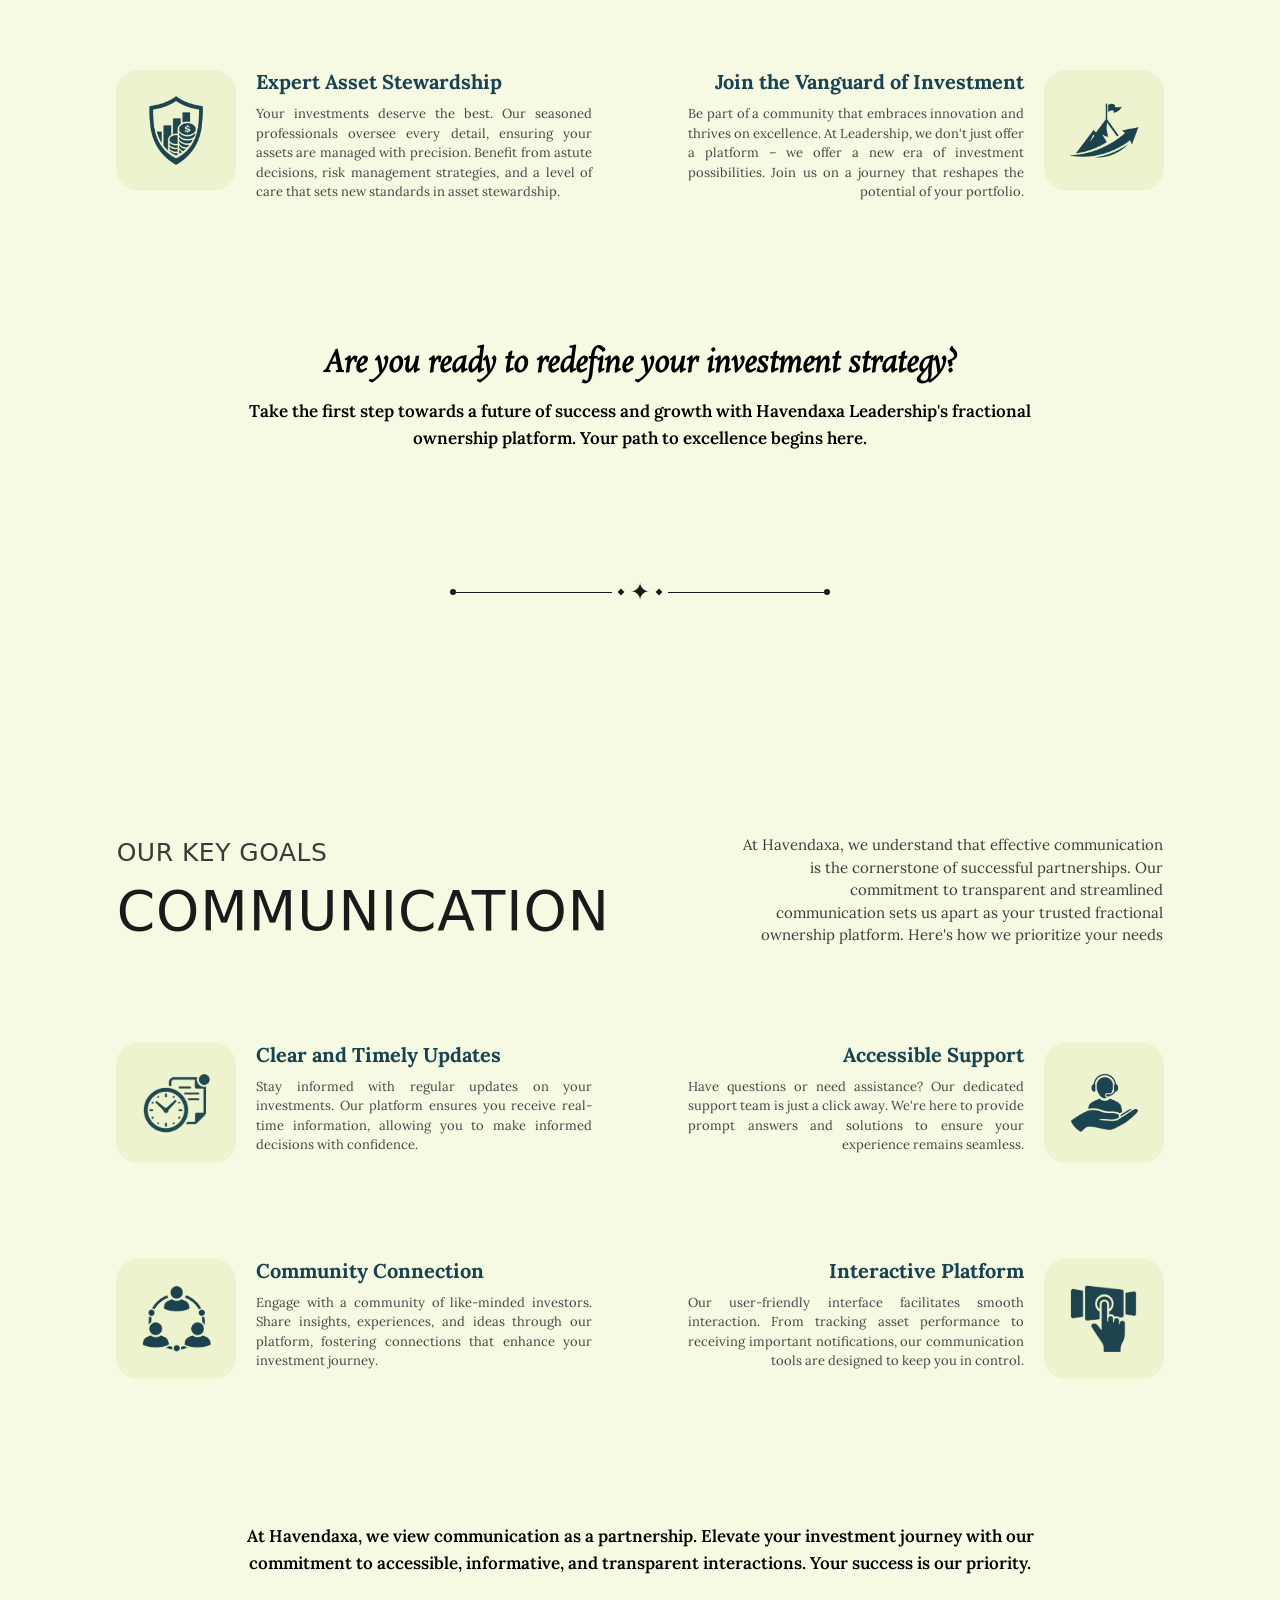
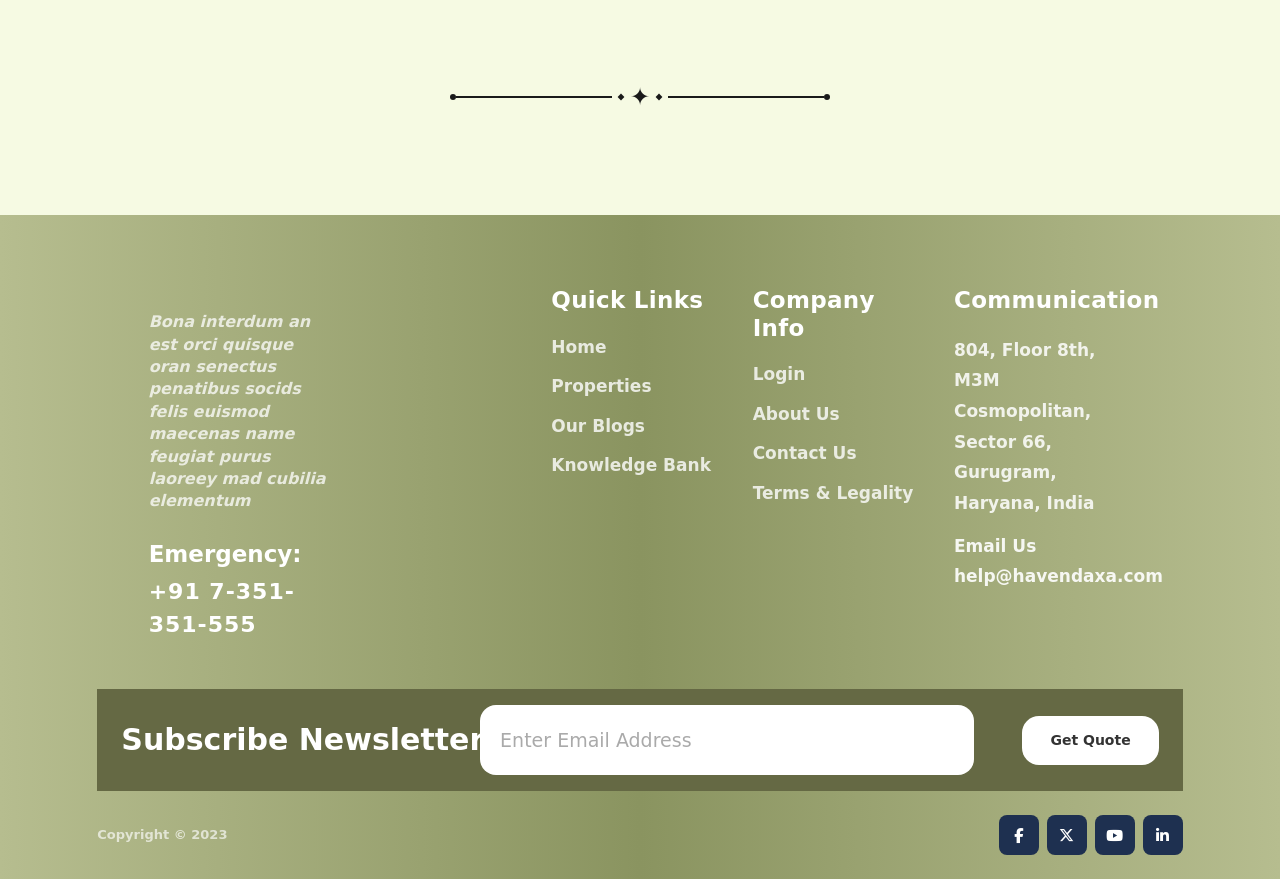
==== commit cc779cdb: "Improved Blogs Card Styling on small screen sizes" ====
--- a/pages/about.html
+++ b/pages/about.html
@@ -31,12 +31,13 @@
   <body>
     <div class="navbar navbar-expand-lg navbar-light" id="nav-scroll">
       <!-- Logo LEFT -->
-      <div class="logo">
-        <img
-          src="../assets/images/Havendaxa_logo1.png"
-          alt="logo"
-          draggable="false" />
-      </div>
+      <a href="../index.html">
+        <div class="logo">
+          <img
+            src="../assets/images/Havendaxa_logo1.png"
+            alt="logo"
+            draggable="false" /></div
+      ></a>
 
       <!-- Toggle RIGHT -->
       <button
@@ -57,7 +58,7 @@
           <a href="#">Contact</a>
         </nav>
 
-        <div class="actions d-flex justify-content-center mb-3 mb-md-3">
+        <div class="actions d-flex justify-content-center mb-3 mb-md-0">
           <div class="shd-meeting" id="actions1">Schedule a meeting</div>
           <div class="crdfunding" id="actions2">
             <img
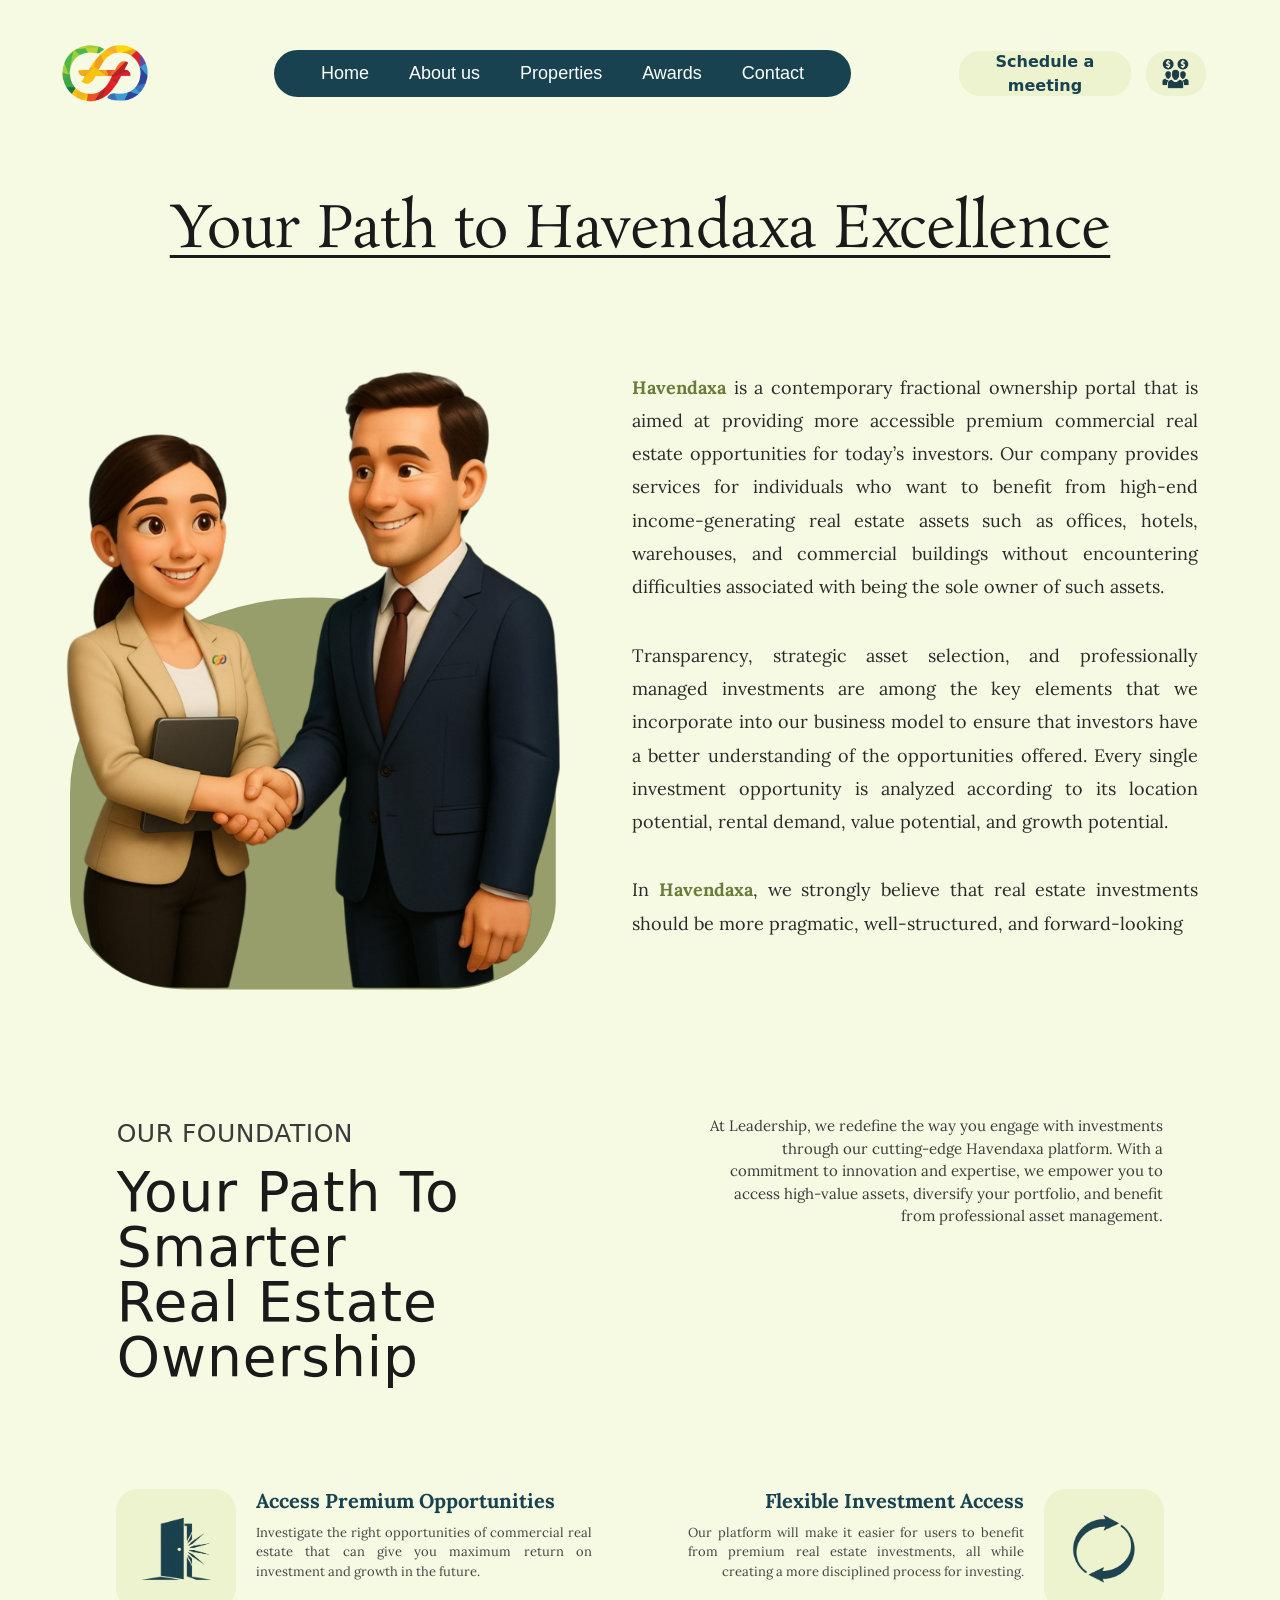
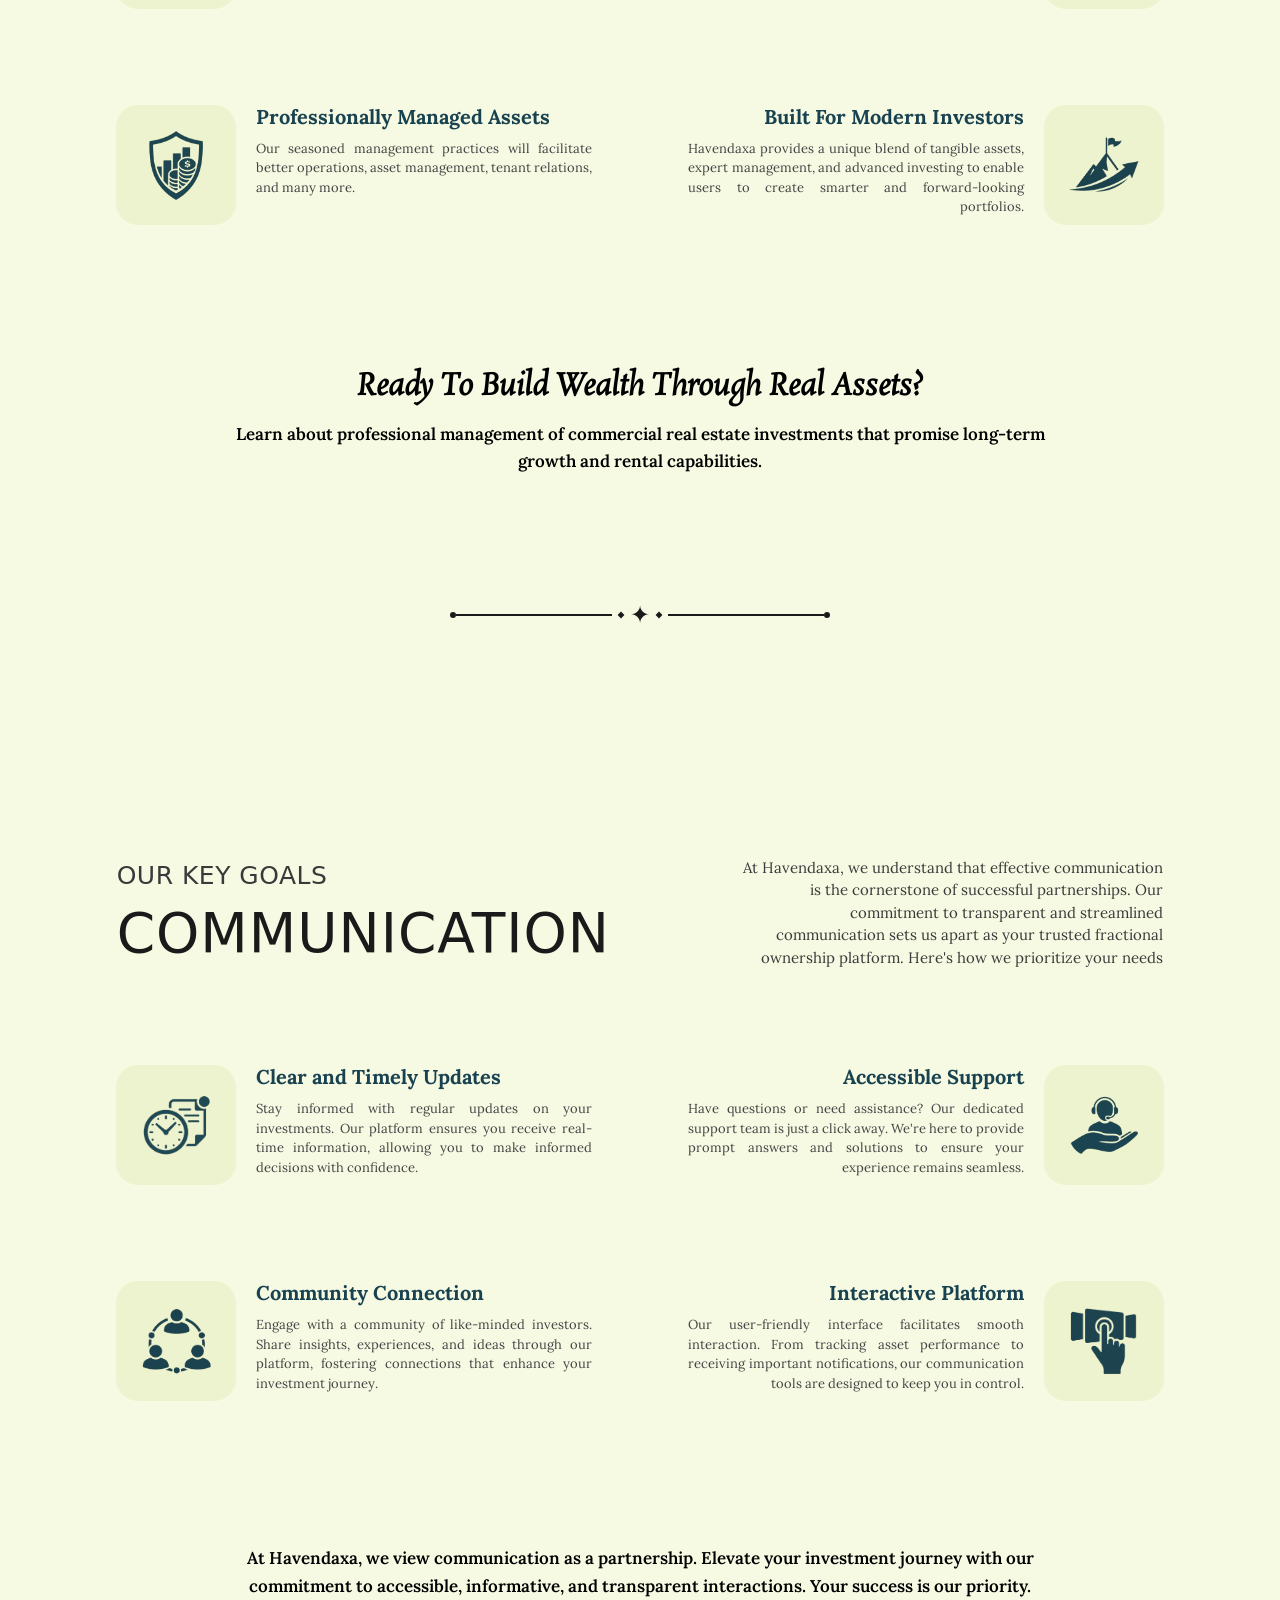
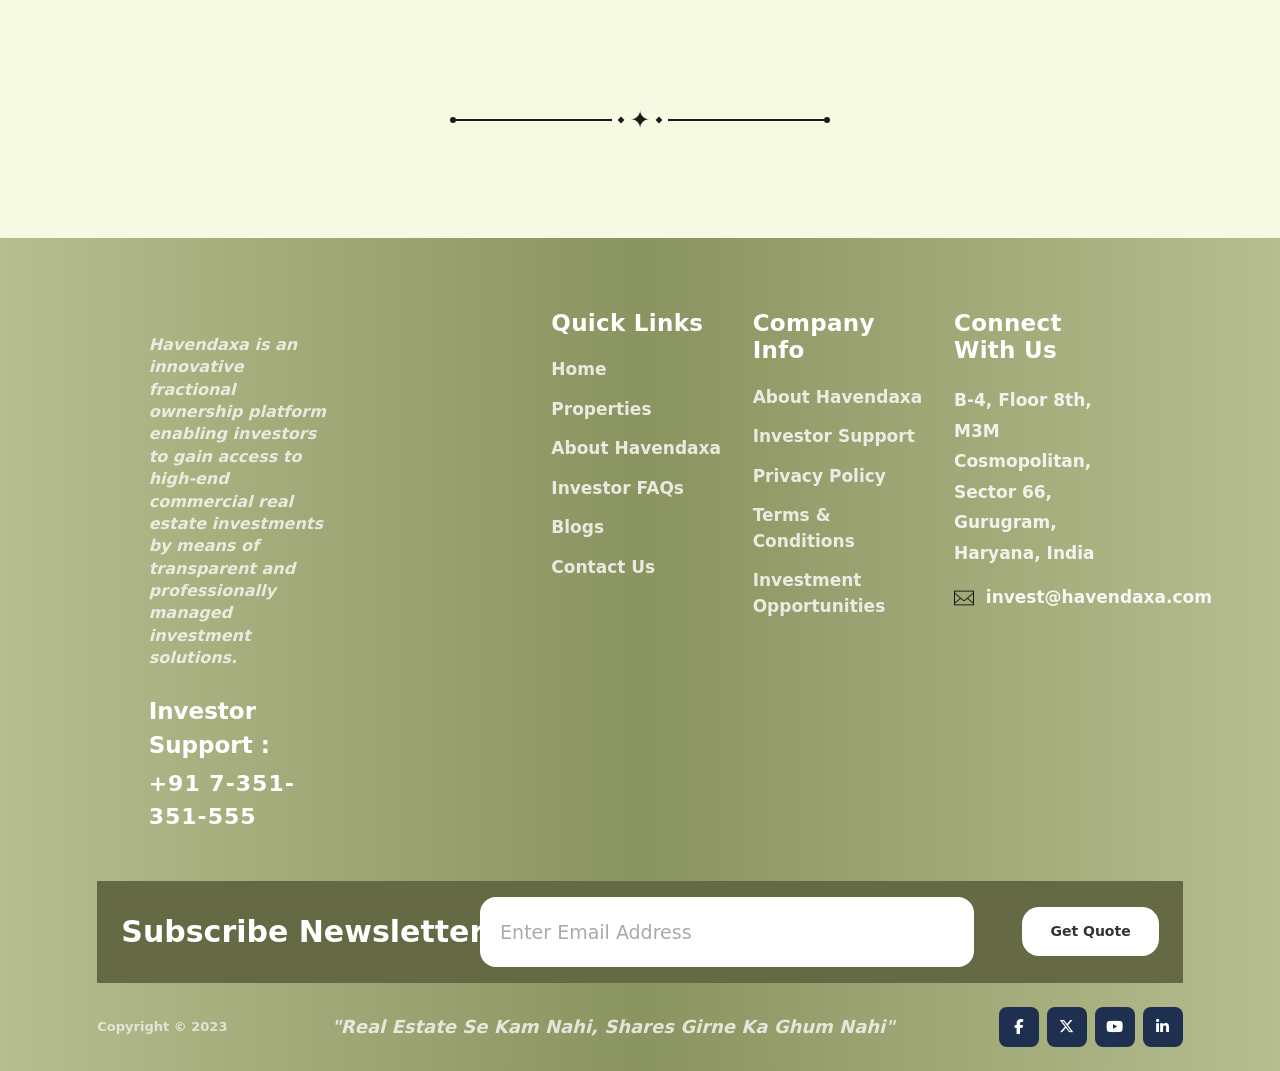
==== commit 424f8bca: "Content Change of Index Page" ====
--- a/pages/about.html
+++ b/pages/about.html
@@ -26,7 +26,7 @@
       rel="stylesheet" />
     <link rel="stylesheet" href="../assets/css/style.css" />
     <link rel="stylesheet" href="../assets/css/about.css" />
-    <title>Team Carousel</title>
+    <title> </title>
   </head>
   <body>
     <div class="navbar navbar-expand-lg navbar-light" id="nav-scroll">
@@ -52,10 +52,10 @@
       <div class="collapse navbar-collapse" id="menu">
         <nav class="menu d-flex mb-3 mb-md-0">
           <a href="../index.html">Home</a>
-          <a href="../pages/about.html">About us</a>
-          <a href="#">Properties</a>
-          <a href="#">Awards</a>
-          <a href="#">Contact</a>
+          <a href="">About us</a>
+          <a href="./Properties.html">Properties</a>
+          <a href="./Awards.html">Awards</a>
+          <a href="./Contact.html">Contact</a>
         </nav>
 
         <div class="actions d-flex justify-content-center mb-3 mb-md-0">
@@ -98,7 +98,7 @@
           <!-- Right: Text -->
           <div class="col-12 col-md-7">
             <div class="path-text-block">
-              <p class="path-para">
+              <!-- <p class="path-para">
                 <strong class="path-brand">Havendaxa</strong> is a modern real
                 estate investment and asset management platform designed to make
                 high-value real estate accessible to a wider range of investors.
@@ -107,9 +107,18 @@
                 <strong class="path-brand">Havendaxa</strong> enables
                 individuals to participate in premium real estate opportunities
                 through fractional ownership.
+              </p> -->
+              <p class="path-para">
+                <strong class="path-brand">Havendaxa</strong> is a contemporary
+                fractional ownership portal that is aimed at providing more
+                accessible premium commercial real estate opportunities for
+                today’s investors. Our company provides services for individuals
+                who want to benefit from high-end income-generating real estate
+                assets such as offices, hotels, warehouses, and commercial
+                buildings without encountering difficulties associated with
+                being the sole owner of such assets.
               </p>
-
-              <p class="path-para">
+              <!-- <p class="path-para">
                 Our approach is built on transparency, compliance, and investor
                 trust. Every asset listed on the platform undergoes thorough
                 legal, financial, and technical due diligence to ensure safety
@@ -117,9 +126,18 @@
                 <strong class="path-brand">Havendaxa</strong> manages the entire
                 investment lifecycle — from asset identification and acquisition
                 to professional management and strategic exits.
+              </p> -->
+
+              <p class="path-para">
+                Transparency, strategic asset selection, and professionally
+                managed investments are among the key elements that we
+                incorporate into our business model to ensure that investors
+                have a better understanding of the opportunities offered. Every
+                single investment opportunity is analyzed according to its
+                location potential, rental demand, value potential, and growth
+                potential.
               </p>
-
-              <p class="path-para">
+              <!-- <p class="path-para">
                 With a focus on stable income generation and capital
                 appreciation,
                 <strong class="path-brand">Havendaxa</strong> allows investors
@@ -128,6 +146,11 @@
                 experienced team from finance, real estate, and asset
                 management, Havendaxa is committed to delivering structured,
                 secure, and future-ready investment solutions.
+              </p> -->
+              <p class="path-para">
+                In <strong class="path-brand">Havendaxa</strong>, we strongly
+                believe that real estate investments should be more pragmatic,
+                well-structured, and forward-looking
               </p>
             </div>
           </div>
@@ -140,8 +163,10 @@
         <!-- Header Row -->
         <div class="row mb-5 justify-content-center align-items-start">
           <div class="col-12 col-md-4">
-            <p class="lead-subtitle text-md-start">OUR KEY GOALS</p>
-            <h2 class="lead-title text-md-start">LEADERSHIP</h2>
+            <p class="lead-subtitle text-md-start">OUR FOUNDATION</p>
+            <h2 class="lead-title text-md-start">
+              Your Path To Smarter Real Estate Ownership
+            </h2>
           </div>
           <div
             class="col-12 col-md-6 offset-md-1 d-flex align-items-center justify-content-end">
@@ -167,15 +192,11 @@
                   alt="Discover" />
               </div>
               <div class="lead-card__body text-md-start">
-                <h5 class="lead-card__title">
-                  Discover Exclusive Opportunities
-                </h5>
+                <h5 class="lead-card__title">Access Premium Opportunities</h5>
                 <p class="lead-card__text">
-                  Unlock a world of assets that were once reserved for the few.
-                  Our platform provides you with access to premium real estate,
-                  rare collectibles, and other sought-after investments. Whether
-                  you're an experienced investor or just starting, our exclusive
-                  opportunities cater to your aspirations.
+                  Investigate the right opportunities of commercial real estate
+                  that can give you maximum return on investment and growth in
+                  the future.
                 </p>
               </div>
             </div>
@@ -185,12 +206,11 @@
           <div class="col-12 col-md-6 ps-md-5 mb-5">
             <div class="lead-card lead-card--right">
               <div class="lead-card__body text-md-end">
-                <h5 class="lead-card__title">Seamless Entry and Exit</h5>
+                <h5 class="lead-card__title">Flexible Investment Access</h5>
                 <p class="lead-card__text text-last-end">
-                  Experience the ease of navigating the investment landscape.
-                  Our user-friendly platform simplifies the process, allowing
-                  you to enter and exit investments effortlessly. Say goodbye to
-                  barriers that once held you back from exploring new horizons.
+                  Our platform will make it easier for users to benefit from
+                  premium real estate investments, all while creating a more
+                  disciplined process for investing.
                 </p>
               </div>
               <div class="lead-card__icon">
@@ -212,13 +232,10 @@
                   alt="Expert" />
               </div>
               <div class="lead-card__body text-md-start">
-                <h5 class="lead-card__title">Expert Asset Stewardship</h5>
+                <h5 class="lead-card__title">Professionally Managed Assets</h5>
                 <p class="lead-card__text">
-                  Your investments deserve the best. Our seasoned professionals
-                  oversee every detail, ensuring your assets are managed with
-                  precision. Benefit from astute decisions, risk management
-                  strategies, and a level of care that sets new standards in
-                  asset stewardship.
+                  Our seasoned management practices will facilitate better
+                  operations, asset management, tenant relations, and many more.
                 </p>
               </div>
             </div>
@@ -228,14 +245,11 @@
           <div class="col-12 col-md-6 ps-md-5 mb-5">
             <div class="lead-card lead-card--right">
               <div class="lead-card__body text-md-end">
-                <h5 class="lead-card__title">
-                  Join the Vanguard of Investment
-                </h5>
+                <h5 class="lead-card__title">Built For Modern Investors</h5>
                 <p class="lead-card__text text-last-end">
-                  Be part of a community that embraces innovation and thrives on
-                  excellence. At Leadership, we don't just offer a platform – we
-                  offer a new era of investment possibilities. Join us on a
-                  journey that reshapes the potential of your portfolio.
+                  Havendaxa provides a unique blend of tangible assets, expert
+                  management, and advanced investing to enable users to create
+                  smarter and forward-looking portfolios.
                 </p>
               </div>
               <div class="lead-card__icon">
@@ -252,12 +266,11 @@
         <div class="row mt-5 pt-5">
           <div class="col-12 text-center">
             <h3 class="lead-cta__title">
-              Are you ready to redefine your investment strategy?
+              Ready To Build Wealth Through Real Assets?
             </h3>
             <p class="lead-cta__text">
-              Take the first step towards a future of success and growth with
-              Havendaxa Leadership's fractional ownership platform. Your path to
-              excellence begins here.
+              Learn about professional management of commercial real estate
+              investments that promise long-term growth and rental capabilities.
             </p>
           </div>
         </div>
@@ -402,7 +415,6 @@
         </div>
       </div>
     </section>
-
     <footer class="ftr-section">
       <div class="container-fluid px-4 px-lg-5">
         <!-- Top Row -->
@@ -410,12 +422,13 @@
           <!-- Col 1 — Brand -->
           <div class="col-12 col-md-6 col-lg-2 text-md-start mt-5 offset-lg-1">
             <p class="ftr-tagline">
-              Bona interdum an est orci quisque oran senectus penatibus socids
-              felis euismod maecenas name feugiat purus laoreey mad cubilia
-              elementum
+              Havendaxa is an innovative fractional ownership platform enabling
+              investors to gain access to high-end commercial real estate
+              investments by means of transparent and professionally managed
+              investment solutions.
             </p>
             <div class="ftr-emergency mt-4">
-              <p class="ftr-emergency__label">Emergency:</p>
+              <p class="ftr-emergency__label">Investor Support :</p>
               <p class="ftr-emergency__number">+91 7-351-351-555</p>
             </div>
           </div>
@@ -425,9 +438,11 @@
             <h6 class="ftr-col-title">Quick Links</h6>
             <ul class="ftr-links">
               <li><a href="#">Home</a></li>
-              <li><a href="#">Properties</a></li>
-              <li><a href="./Blogs.html">Our Blogs</a></li>
-              <li><a href="#">Knowledge Bank</a></li>
+              <li><a href="./pages/Properties.html">Properties</a></li>
+              <li><a href="./pages/about.html">About Havendaxa </a></li>
+              <li><a href=" ">Investor FAQs</a></li>
+              <li><a href="./pages/Blogs.html">Blogs</a></li>
+              <li><a href="./pages/Contact.html">Contact Us</a></li>
             </ul>
           </div>
 
@@ -435,22 +450,30 @@
           <div class="col-6 col-md-3 col-lg-2 text-start">
             <h6 class="ftr-col-title">Company Info</h6>
             <ul class="ftr-links">
-              <li><a href="#">Login</a></li>
-              <li><a href="#">About Us</a></li>
-              <li><a href="#">Contact Us</a></li>
-              <li><a href="#">Terms &amp; Legality</a></li>
+              <li><a href="./pages/About.html">About Havendaxa </a></li>
+              <li><a href=" ">Investor Support </a></li>
+              <li><a href=" ">Privacy Policy </a></li>
+              <li><a href=" ">Terms & Conditions </a></li>
+              <li><a href="">Investment Opportunities </a></li>
             </ul>
           </div>
 
           <!-- Col 4 — Communication -->
           <div class="col-12 col-md-6 col-lg-2 text-start">
-            <h6 class="ftr-col-title">Communication</h6>
+            <h6 class="ftr-col-title">Connect With Us</h6>
             <p class="ftr-address">
-              804, Floor 8th, M3M Cosmopolitan,<br />Sector 66, Gurugram,<br />Haryana,
+              B-4, Floor 8th, M3M Cosmopolitan,<br />Sector 66, Gurugram,<br />Haryana,
               India
             </p>
-            <p class="ftr-email-label mt-3">Email Us</p>
-            <p class="ftr-email">help@havendaxa.com</p>
+
+            <p class="ftr-email">
+              <img
+                src="../assets/images/Gmail.png"
+                alt=""
+                class="gmail"
+                style="height: 20px; width: 20px" />
+              &nbsp;invest@havendaxa.com
+            </p>
           </div>
         </div>
 
@@ -469,6 +492,9 @@
         <div
           class="ftr-bottom d-flex flex-column flex-md-row align-items-center justify-content-between pb-4 gap-3 col-11">
           <p class="ftr-copyright mb-0">Copyright &copy; 2023</p>
+          <div class="tagline">
+            "Real Estate Se Kam Nahi, Shares Girne Ka Ghum Nahi"
+          </div>
           <div class="ftr-socials d-flex gap-2">
             <a href="#" class="ftr-social-btn"
               ><i class="fab fa-facebook-f"></i
--- a/assets/css/style.css
+++ b/assets/css/style.css
@@ -604,6 +604,7 @@
 .proj-subtitle {
   color: #ffffffaa;
   letter-spacing: 2px;
+  font-size: 24px;
 }
 
 .proj-title {
@@ -976,6 +977,7 @@
 .vwd-card--empty {
   min-height: 200px;
   background-color: #edf3cf;
+  padding: 22px 4px;
 }
 
 .vwd-card--logo {
@@ -1013,7 +1015,7 @@
   border-radius: 40px;
 
   background-color: #979e6b;
-  top: 167px;
+  top: 230px;
 }
 
 .vwd-character-img {
@@ -1028,7 +1030,7 @@
 /* Responsive */
 @media (max-width: 768px) {
   .vwd-desc {
-    text-align: left;
+    text-align: center;
   }
 
   .vwd-section {
@@ -1060,6 +1062,11 @@
   margin-bottom: 0;
 }
 
+.tagline {
+  font-style: italic;
+  font-size: 18px;
+  color: rgba(255, 255, 255, 0.75);
+}
 /* Emergency */
 .ftr-emergency__label {
   font-size: 23px;
@@ -1124,6 +1131,8 @@
   font-size: 17px;
   color: rgba(255, 255, 255, 0.9);
   margin-bottom: 0;
+  width: max-content;
+  margin-top: 16px;
 }
 
 /* Newsletter bar */
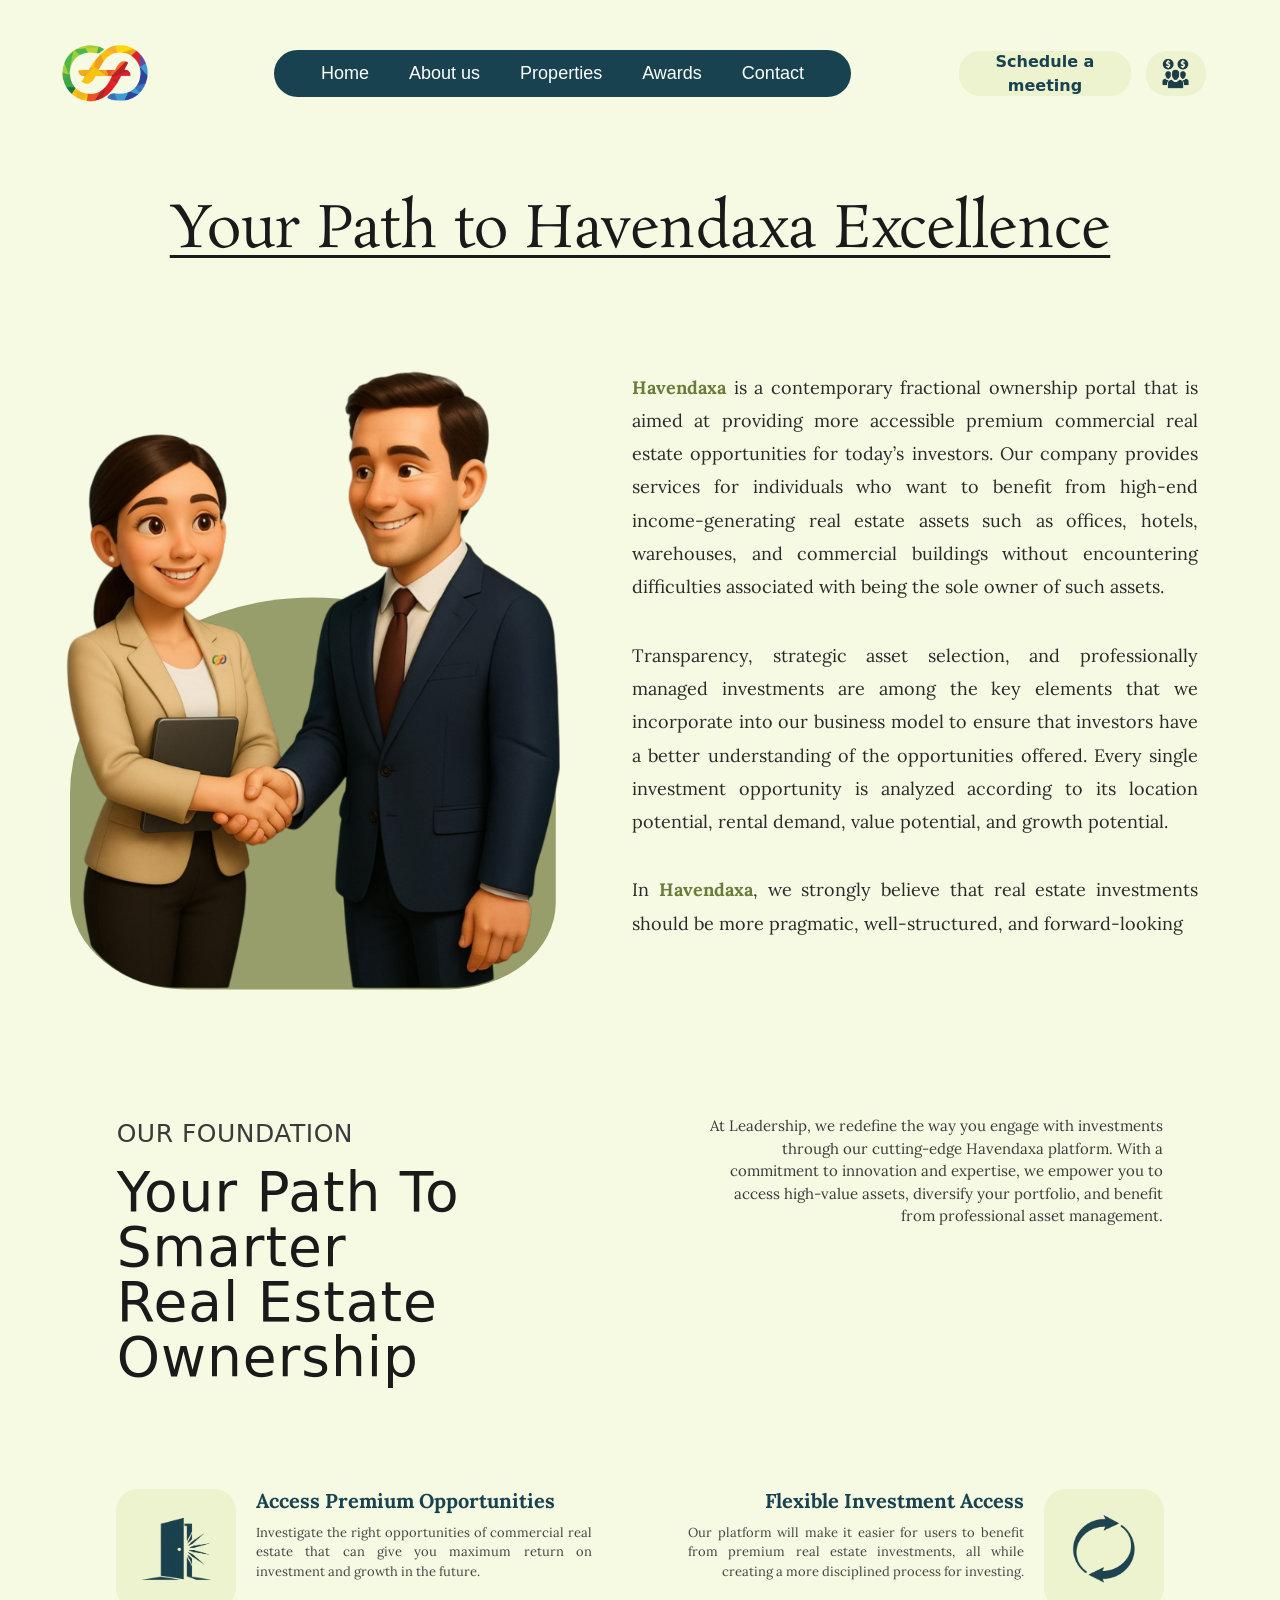
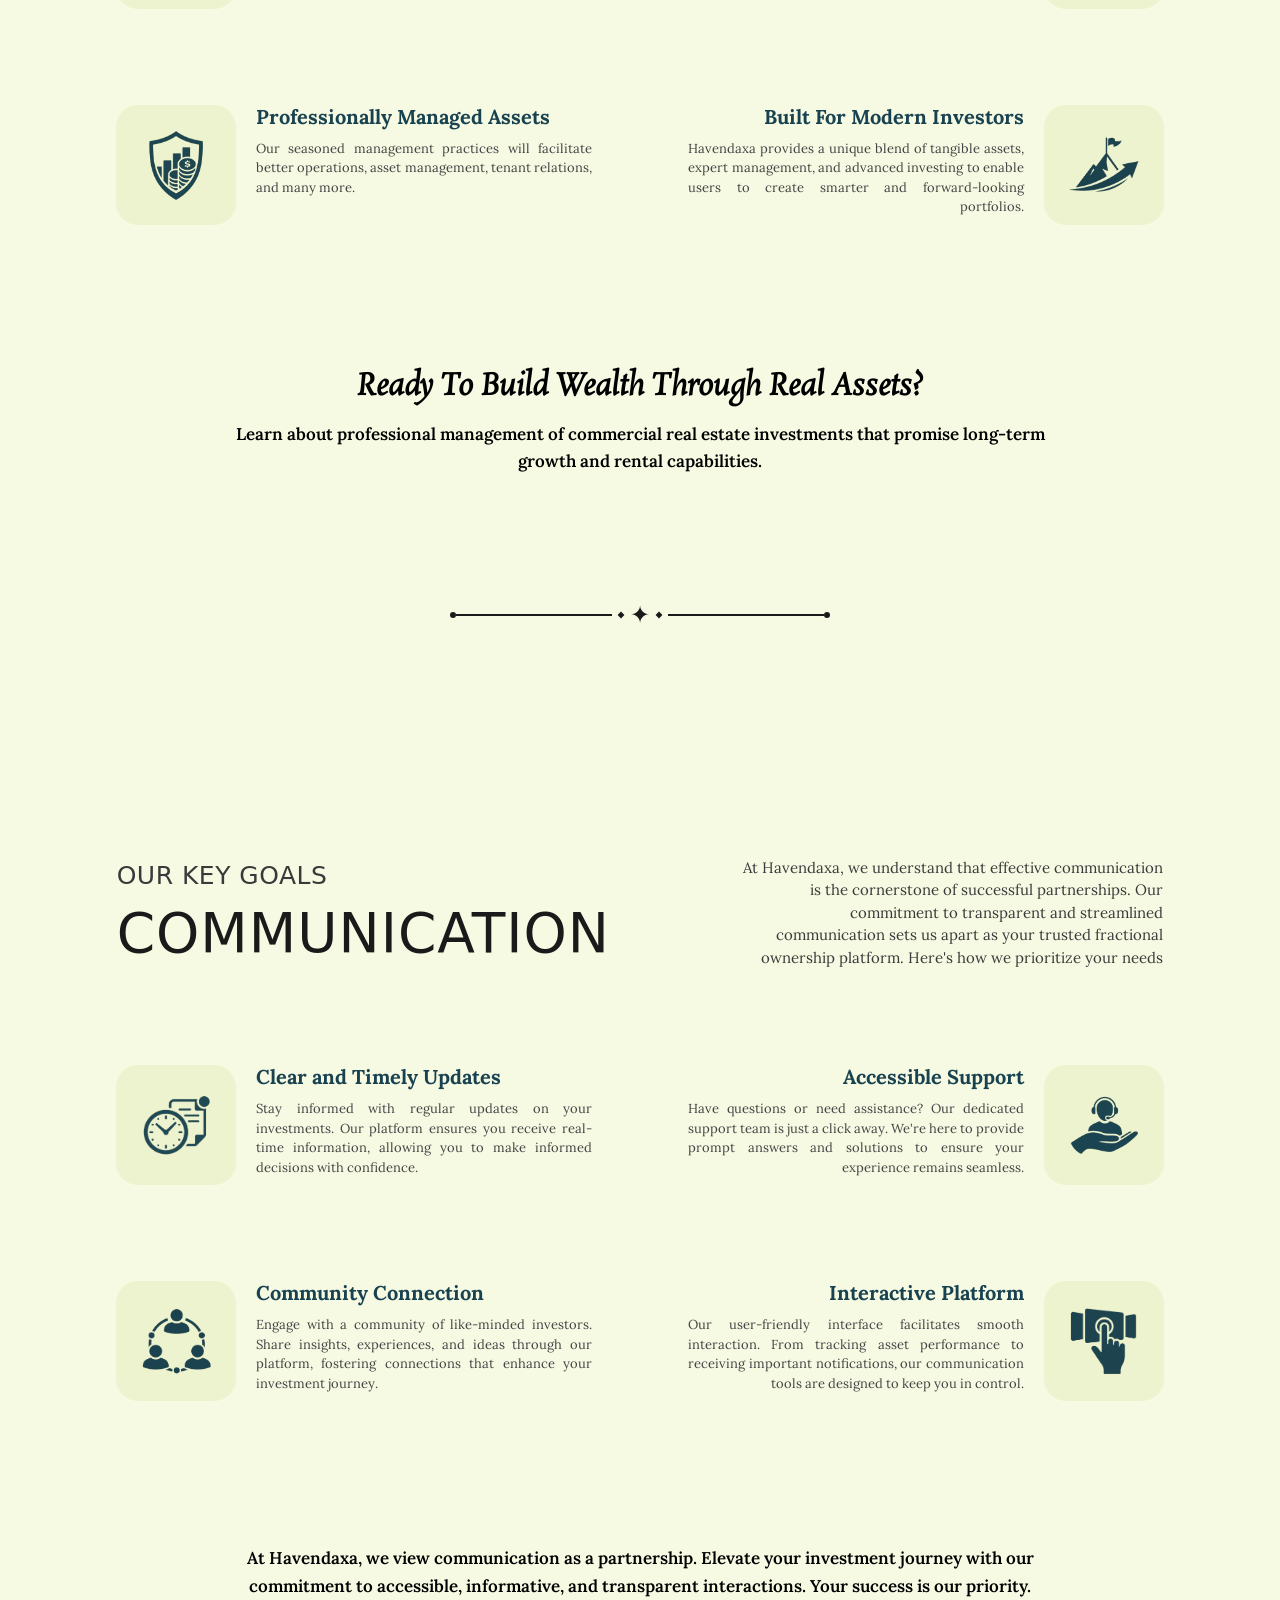
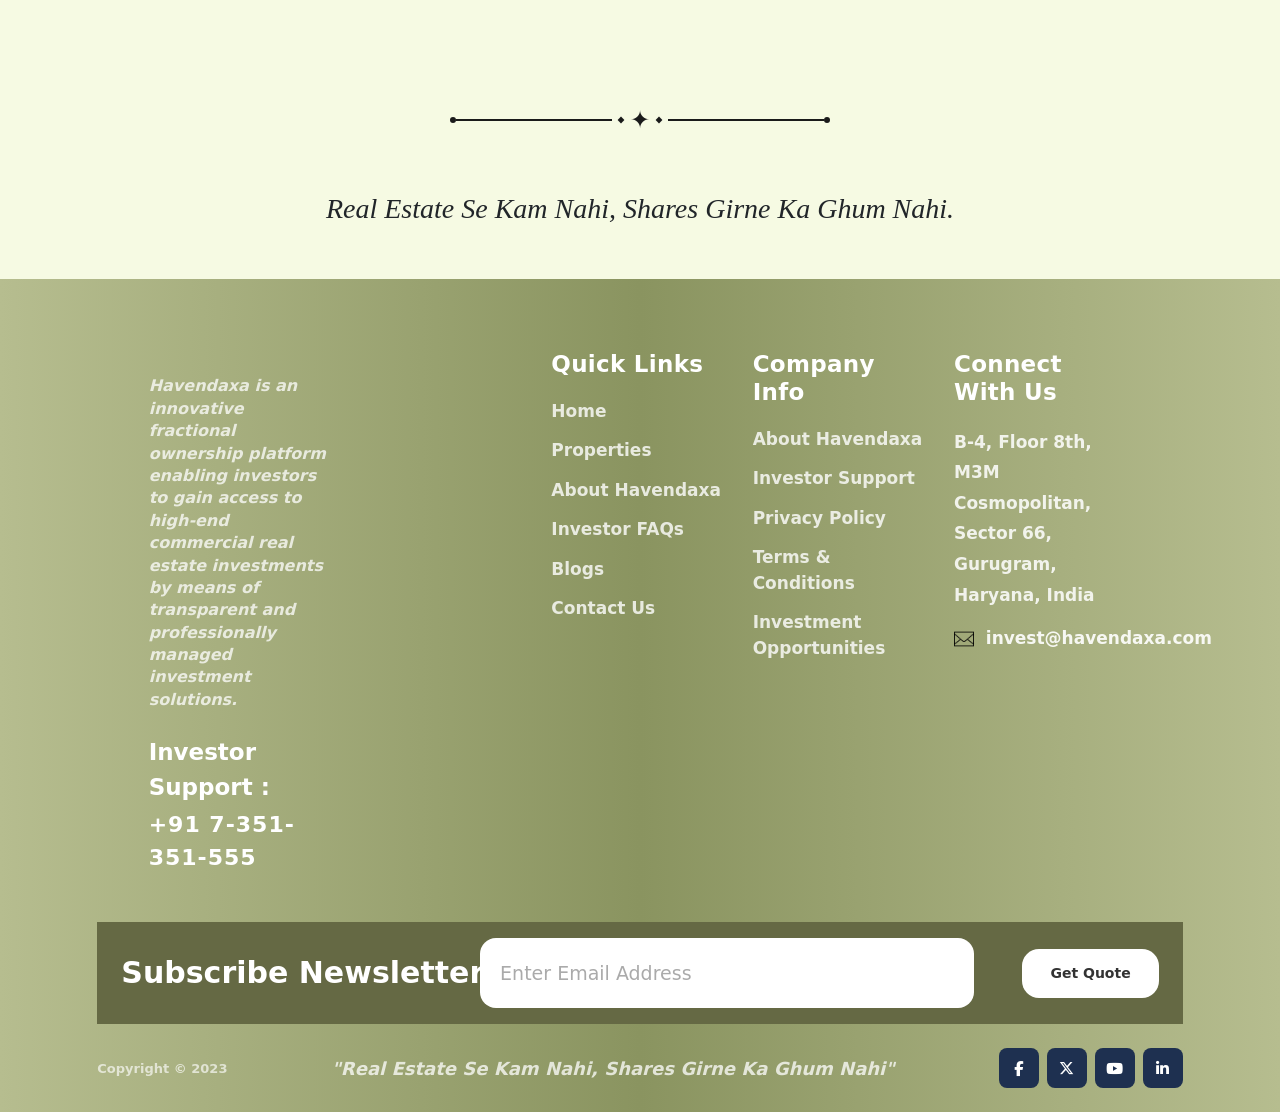
==== commit 60cf7402: "Content Correction" ====
--- a/pages/about.html
+++ b/pages/about.html
@@ -26,7 +26,7 @@
       rel="stylesheet" />
     <link rel="stylesheet" href="../assets/css/style.css" />
     <link rel="stylesheet" href="../assets/css/about.css" />
-    <title> </title>
+    <title>About Us - Havendaxa</title>
   </head>
   <body>
     <div class="navbar navbar-expand-lg navbar-light" id="nav-scroll">
@@ -413,6 +413,7 @@
             </div>
           </div>
         </div>
+        <h3><i>Real Estate Se Kam Nahi, Shares Girne Ka Ghum Nahi.</i></h3>
       </div>
     </section>
     <footer class="ftr-section">
--- a/assets/css/style.css
+++ b/assets/css/style.css
@@ -1343,7 +1343,7 @@
   font-weight: 900;
 }
 .faq-card__body {
-  padding: 35px 20px;
+  padding: 108px 20px;
   background-color: #edf3cf;
   padding-top: 20px;
 }
